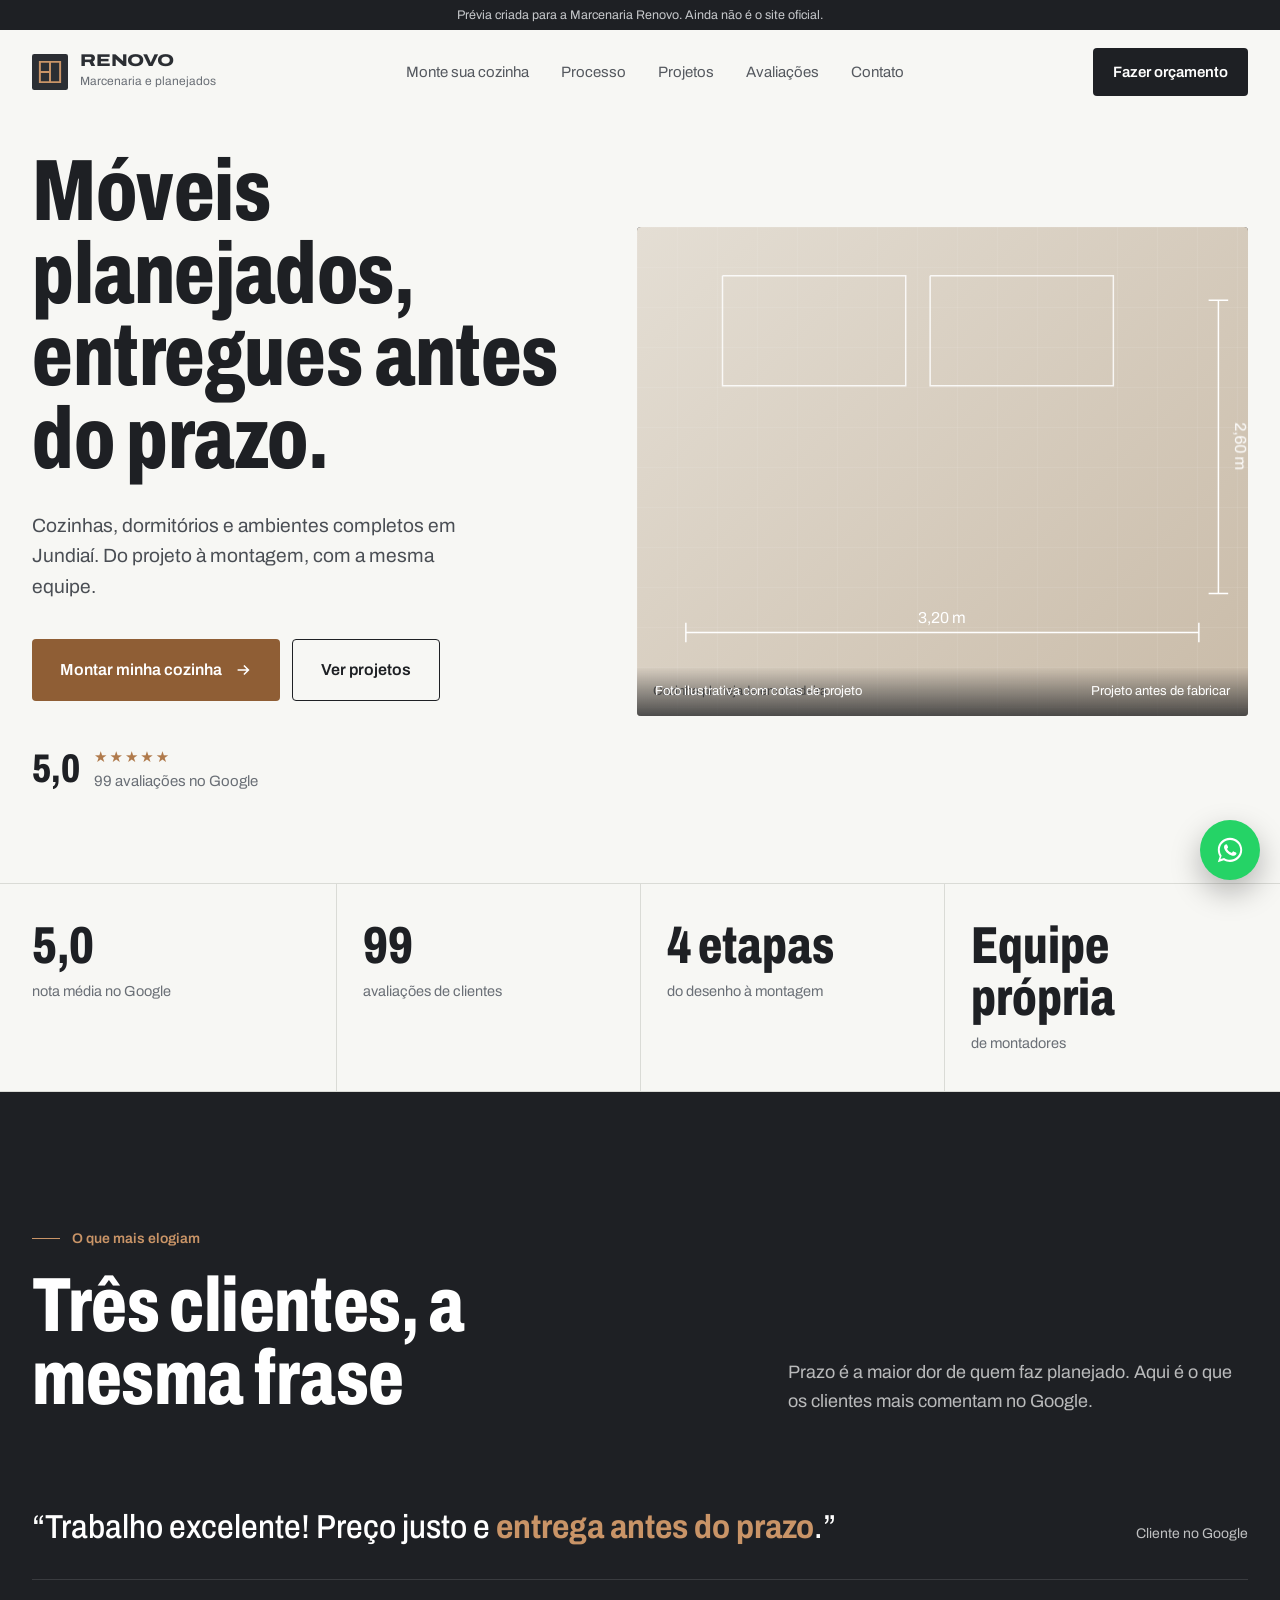
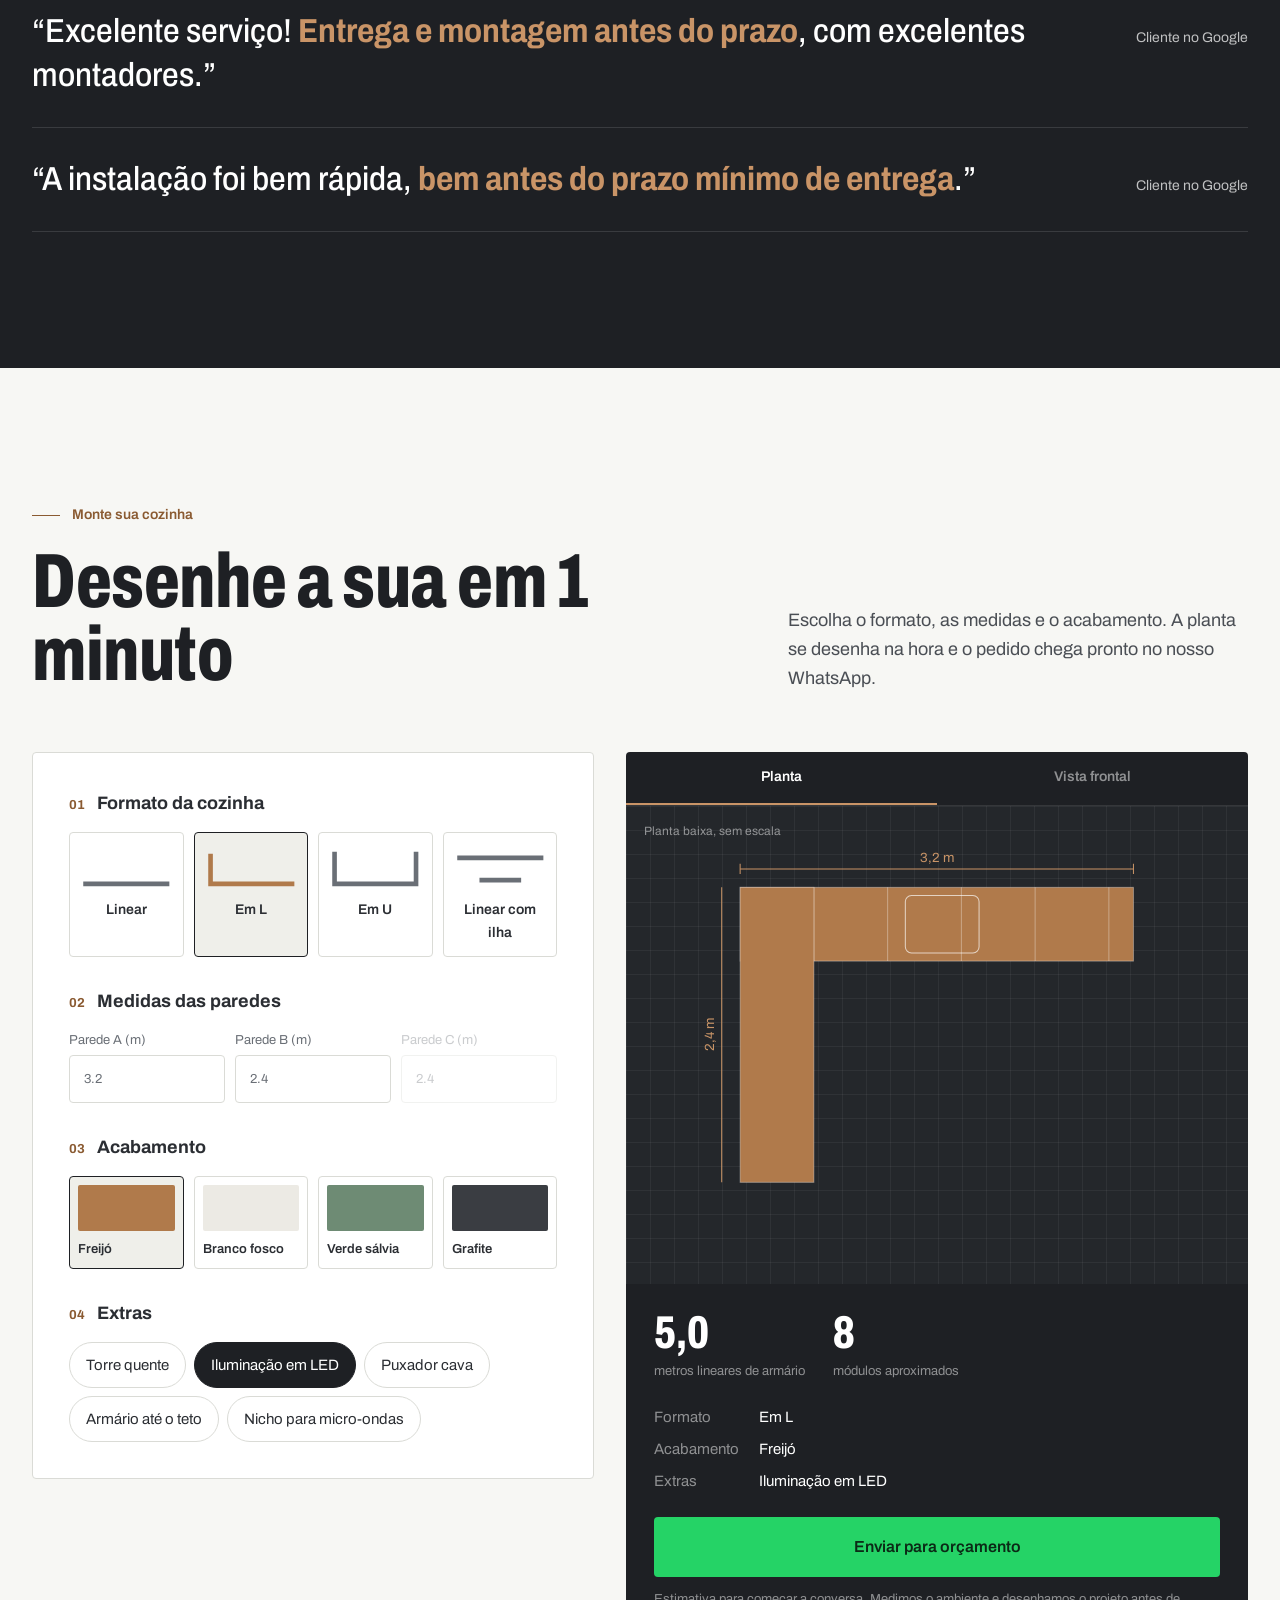
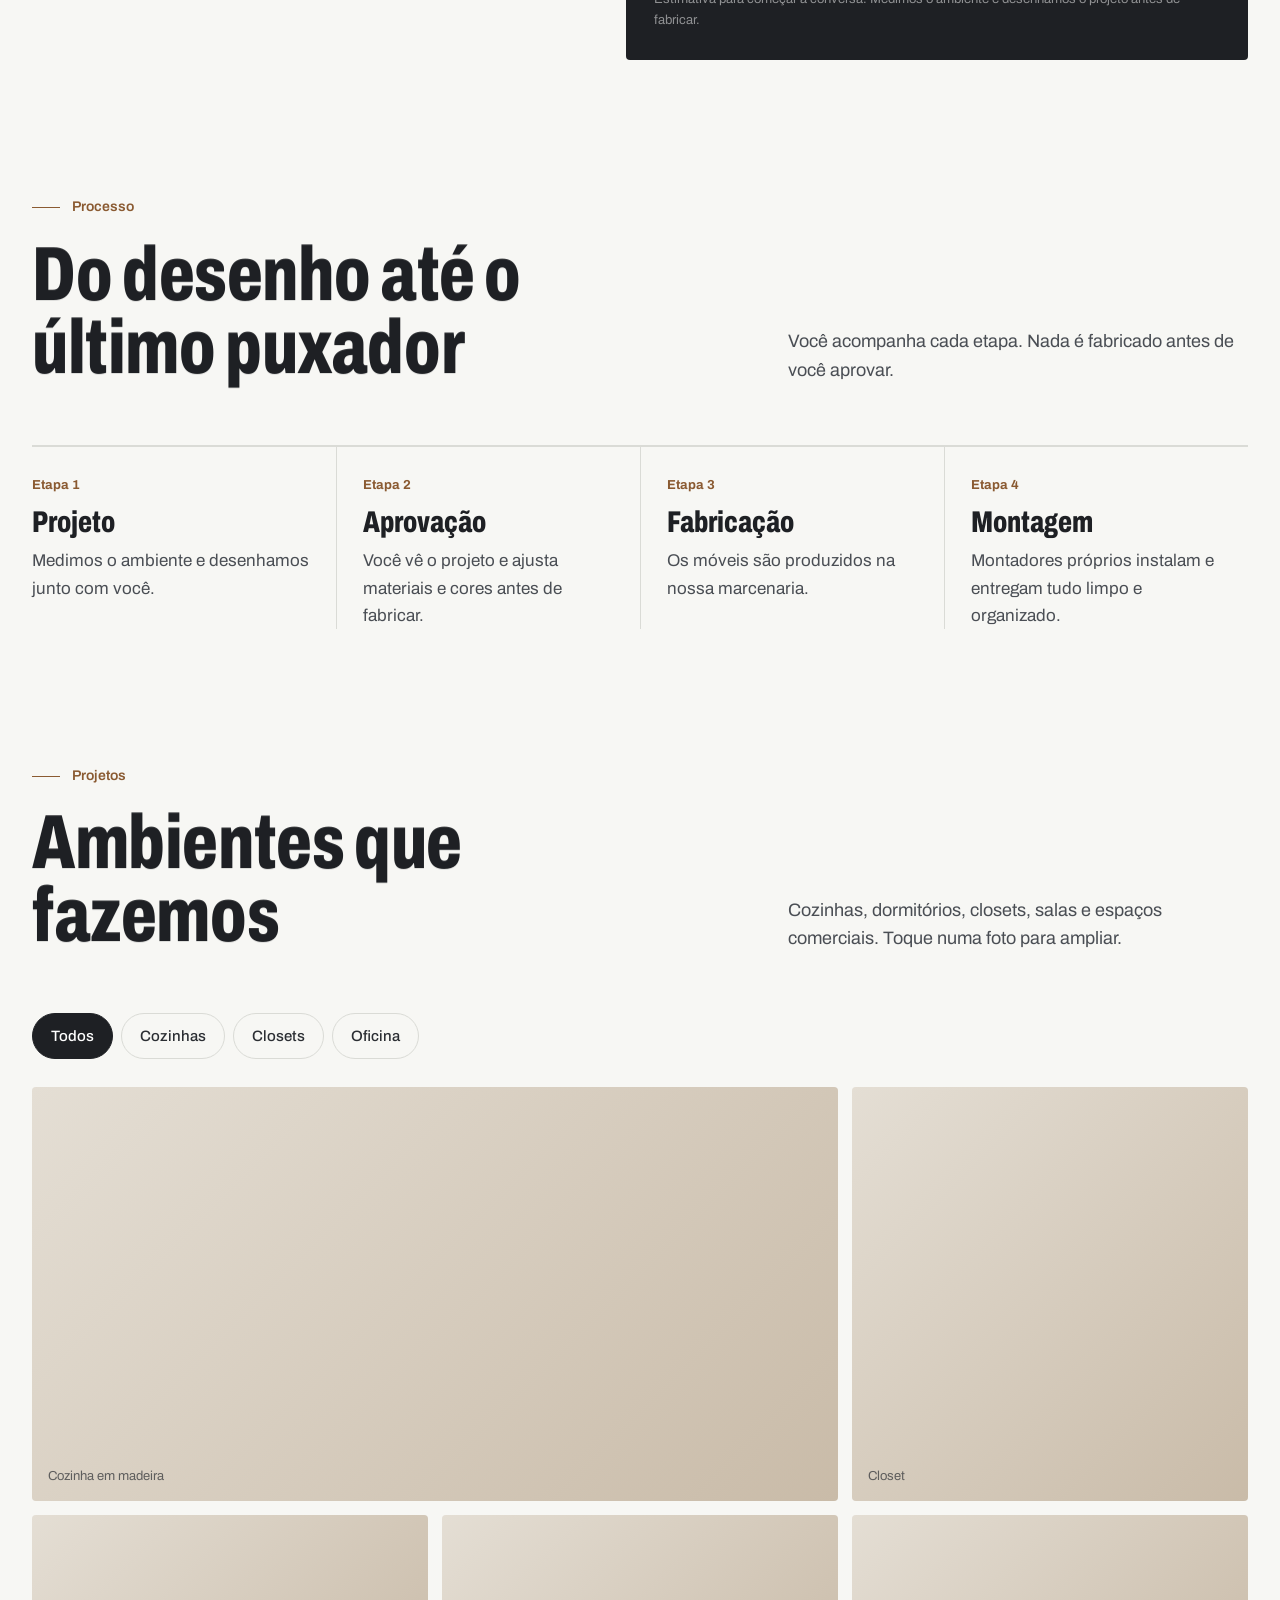
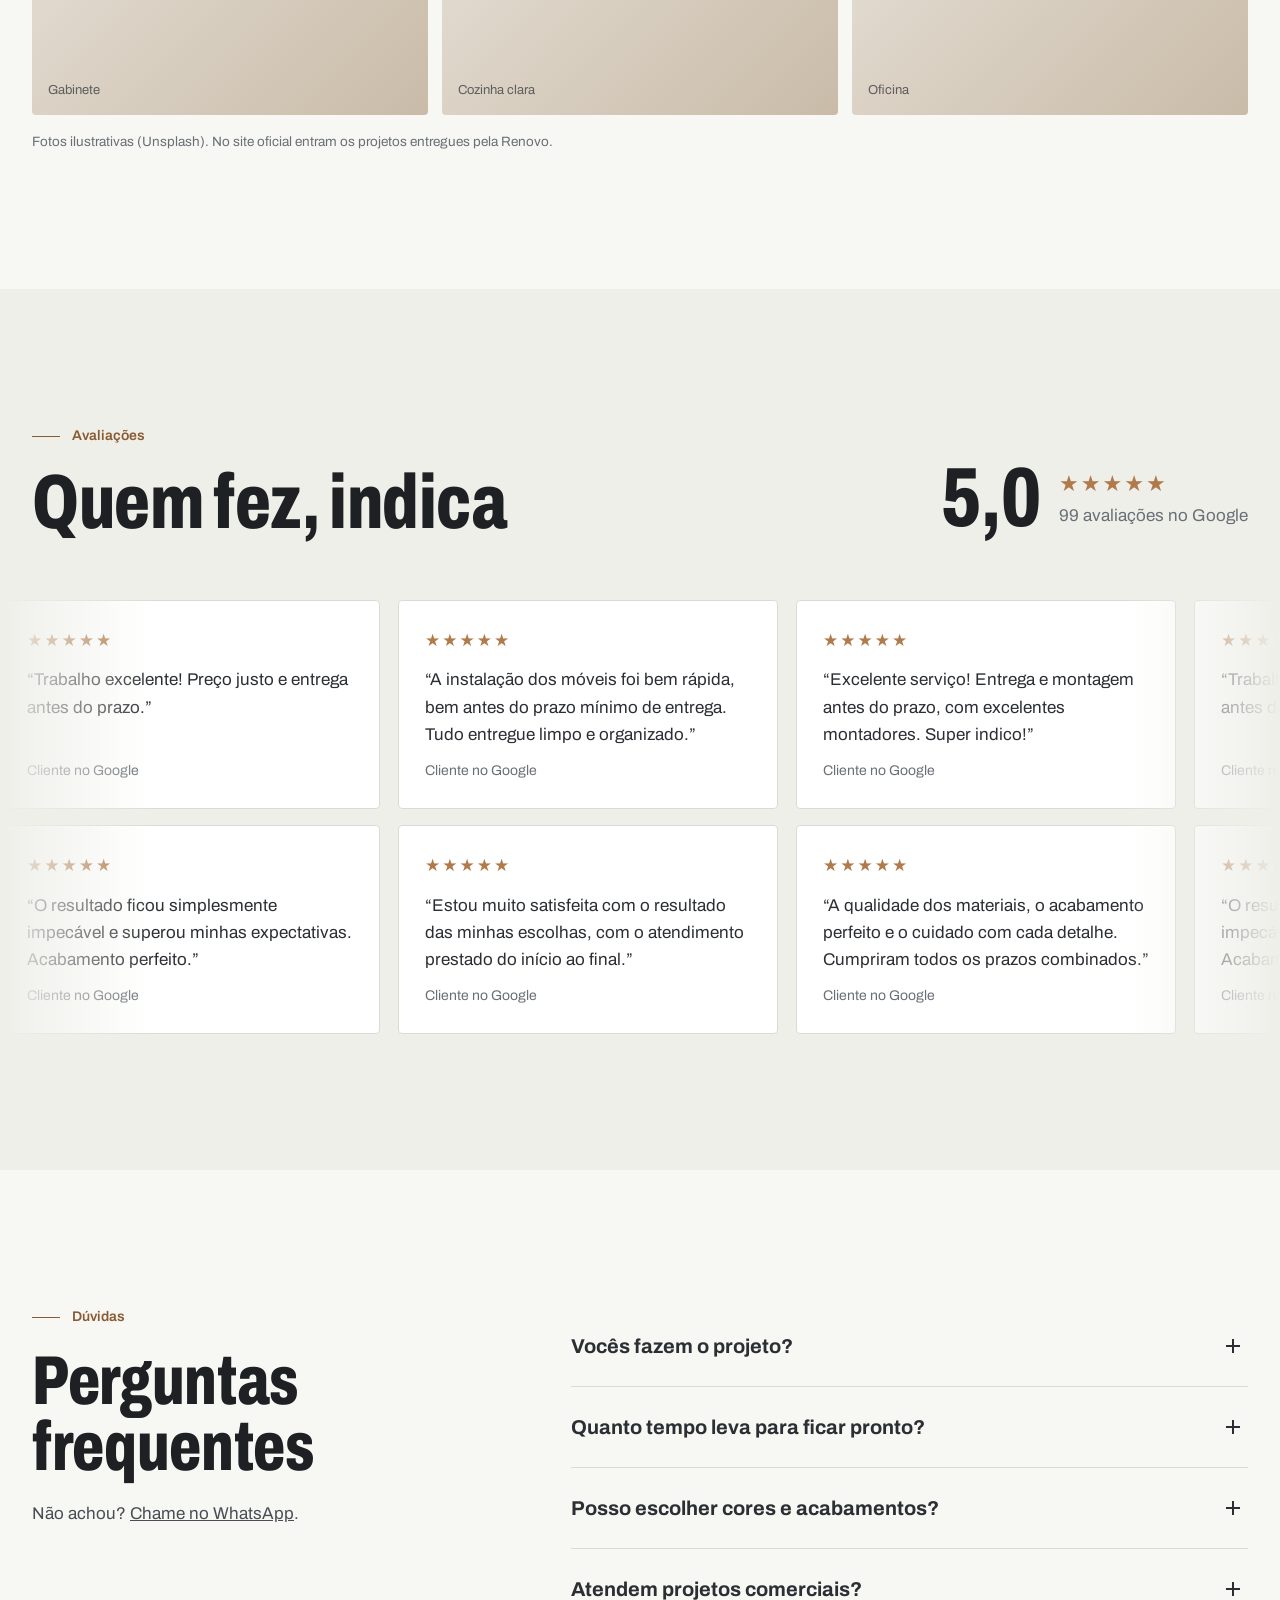
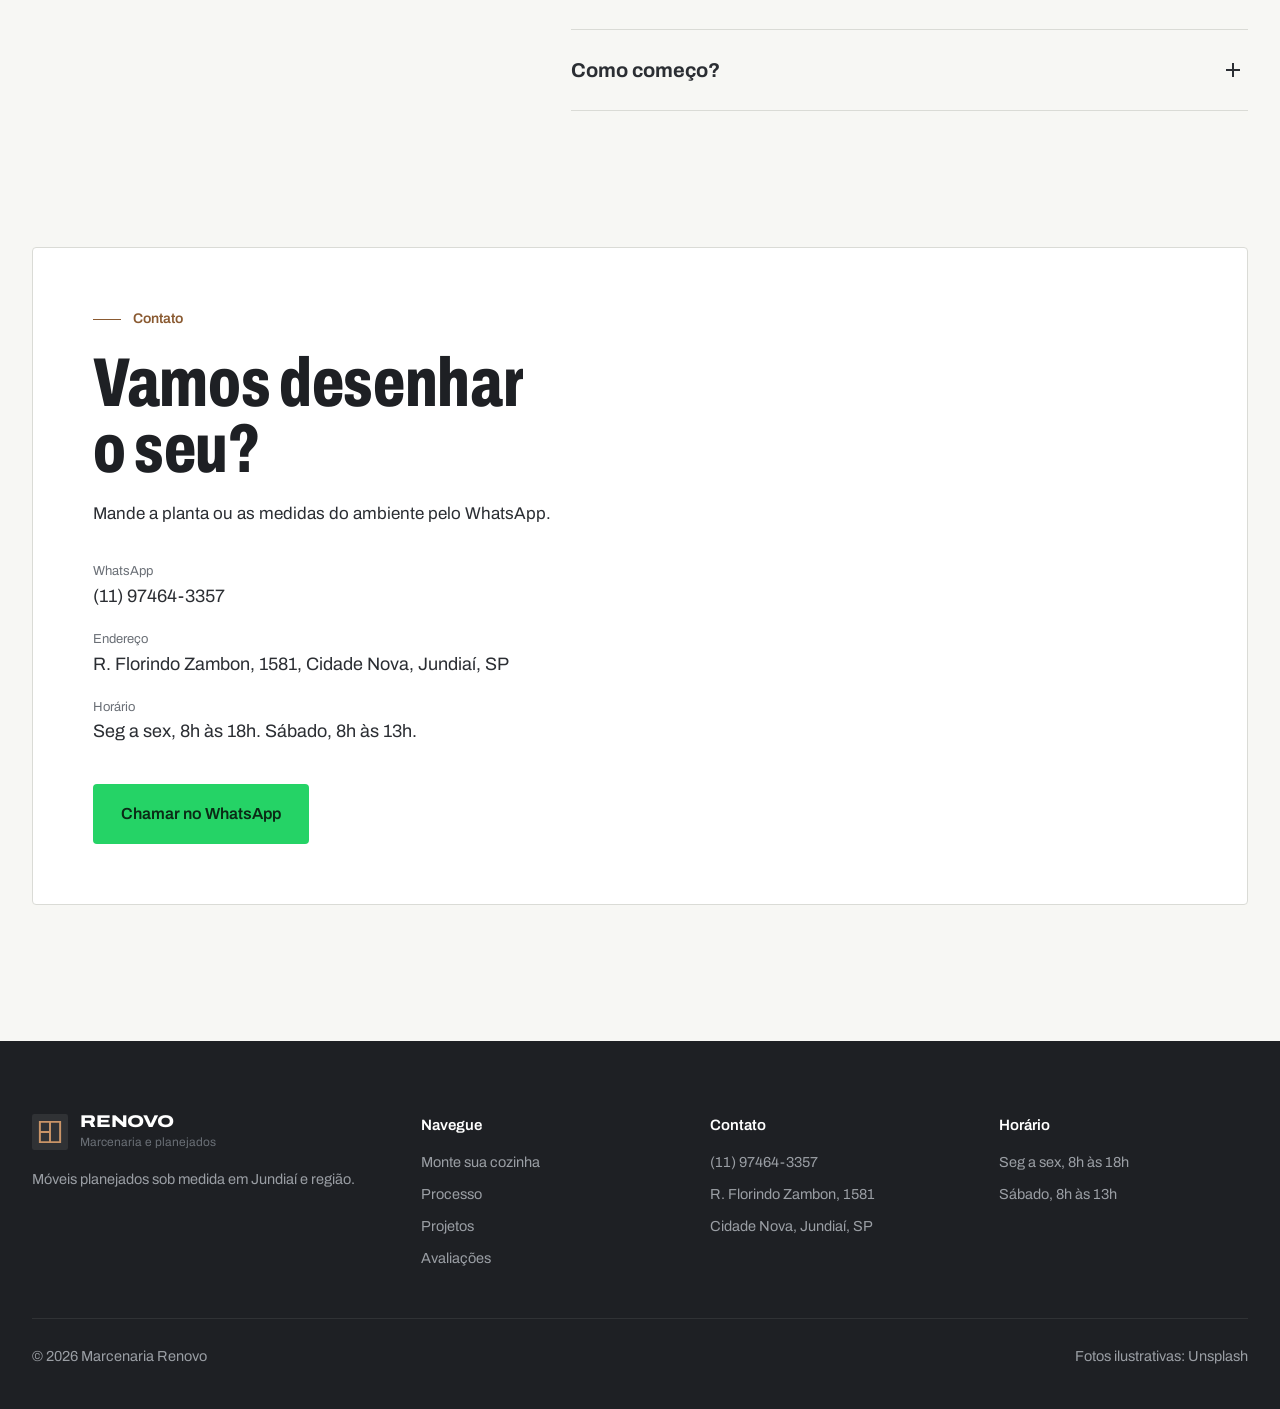
==== marcenaria-renovo/index.html @ 9656c568 "Adiciona demos: Monte Sagro, Atelier dos Estofados e Marcenaria Renovo Co-Authored-By: Claude Opus 5" ====
<!DOCTYPE html>
<html lang="pt-BR">
<head>
<meta charset="utf-8">
<meta name="viewport" content="width=device-width,initial-scale=1,viewport-fit=cover">
<meta name="robots" content="noindex, nofollow">
<title>Marcenaria Renovo | Móveis planejados em Jundiaí</title>
<meta name="description" content="Cozinhas, dormitórios, closets e ambientes completos sob medida em Jundiaí. Projeto, fabricação e montagem com entrega antes do prazo.">
<meta name="theme-color" content="#2B2E33">
<link rel="icon" href="favicon.svg" type="image/svg+xml">
<meta property="og:type" content="website"><meta property="og:locale" content="pt_BR">
<meta property="og:title" content="Marcenaria Renovo, móveis planejados em Jundiaí">
<meta property="og:description" content="Do desenho ao último puxador, entregue antes do prazo.">
<meta property="og:image" content="https://images.unsplash.com/photo-1649068533606-0e7ef6786214?auto=format&fit=crop&w=1200&h=630&q=80">
<link rel="preload" href="assets/fonts/archivo-latin-standard-normal.woff2" as="font" type="font/woff2" crossorigin>
<link rel="preconnect" href="https://images.unsplash.com">
<link rel="stylesheet" href="assets/base.css">
<script type="application/ld+json">
{"@context":"https://schema.org","@type":"FurnitureStore","name":"Marcenaria Renovo","description":"Móveis planejados sob medida: cozinhas, dormitórios, closets e ambientes comerciais.","telephone":"+55-11-97464-3357","address":{"@type":"PostalAddress","streetAddress":"R. Florindo Zambon, 1581","addressLocality":"Jundiaí","addressRegion":"SP","addressCountry":"BR"},"areaServed":"Jundiaí e região","openingHoursSpecification":[{"@type":"OpeningHoursSpecification","dayOfWeek":["Monday","Tuesday","Wednesday","Thursday","Friday"],"opens":"08:00","closes":"18:00"},{"@type":"OpeningHoursSpecification","dayOfWeek":"Saturday","opens":"08:00","closes":"13:00"}]}
</script>
<style>
@font-face{font-family:Archivo;src:url(assets/fonts/archivo-latin-standard-normal.woff2) format("woff2");font-weight:100 900;font-stretch:62% 125%;font-display:swap}
:root{
  --papel:#F7F7F4;--papel2:#EFEFEA;--grafite:#2B2E33;--carvao:#1E2024;--lapis:#6A6F76;--linha:#DADBD6;
  --freijo:#B07A4B;--freijo2:#C99467;--salvia:#6E8B74;--acab:#B07A4B;
  --foco:#B07A4B;--loader-bg:#F7F7F4;--loader-fg:#2B2E33;--aviso-h:30px;--fb1:#E4DED4;--fb2:#C9BBA8;
  --w:1280px;
}
body{font-family:Archivo,system-ui,sans-serif;font-size:17px;line-height:1.6;color:var(--grafite);background:var(--papel);font-stretch:100%}
.w{max-width:var(--w);margin:0 auto;padding:0 32px}
h1,h2,h3{font-weight:800;font-stretch:72%;line-height:.95;letter-spacing:-.005em;color:var(--carvao)}
.aviso-demo{background:var(--carvao);color:#C7C9CC}
.mono{font-stretch:100%;font-variant-numeric:tabular-nums}

.btn{display:inline-flex;align-items:center;gap:12px;background:var(--carvao);color:#fff;text-decoration:none;padding:17px 28px;border-radius:4px;font-weight:600;font-size:16px;transition:background .25s}
.btn:hover{background:#000}
.btn svg{width:18px;height:18px;transition:transform .25s}.btn:hover svg{transform:translateX(3px)}
.btn.madeira{background:#8F5E35;color:#fff}.btn.madeira:hover{background:#7A4F2C}
.btn.linha{background:transparent;border:1.5px solid var(--carvao);color:var(--carvao)}.btn.linha:hover{background:var(--carvao);color:#fff}
.btn.zap{background:#25D366;color:#0B2A16}.btn.zap:hover{background:#30E073}

/* topo */
.topo .w{display:flex;align-items:center;justify-content:space-between;height:84px;gap:24px;transition:height .3s}
.topo.rolou{background:rgba(247,247,244,.92);backdrop-filter:blur(12px);box-shadow:0 1px 0 var(--linha)}
.topo.rolou .w{height:68px}
.marca{display:flex;align-items:center;gap:12px;text-decoration:none}
.marca svg{width:36px;height:36px}
.marca b{font-weight:800;font-stretch:125%;font-size:17px;letter-spacing:-.01em;display:block;line-height:1}
.marca small{display:block;font-size:12px;color:var(--lapis);margin-top:3px}
.nav-d{display:flex;gap:32px;font-size:15px}
.nav-d a{text-decoration:none;color:#55595F}.nav-d a:hover{color:var(--carvao)}
.topo .btn{padding:12px 20px;font-size:15px}
.menu-mob{background:var(--papel)}
.menu-mob a{font-weight:800;font-stretch:72%}
.menu-mob .btn{margin-top:26px;align-self:flex-start;font-stretch:100%;font-size:17px}

/* hero */
.hero{padding:150px 0 90px}
.hero .w{display:grid;grid-template-columns:1fr 1.12fr;gap:60px;align-items:center}
.hero h1{font-size:clamp(54px,6.8vw,106px)}
.hero .lead{font-size:clamp(18px,1.5vw,21px);max-width:440px;margin:30px 0 36px;color:#4A4E54}
.acoes{display:flex;gap:12px;flex-wrap:wrap}
.selo{display:flex;align-items:center;gap:14px;margin-top:44px;font-size:15px;color:var(--lapis)}
.selo b{font-size:40px;font-weight:800;font-stretch:72%;color:var(--carvao);line-height:1}
.estrelas{color:var(--freijo);letter-spacing:2px}
.prancha{position:relative;aspect-ratio:5/4;border-radius:4px;overflow:hidden;background:var(--carvao)}
.prancha img,.prancha .img-fb{width:100%;height:100%;object-fit:cover}
.prancha svg.cota{position:absolute;inset:0;width:100%;height:100%;z-index:2;pointer-events:none}
.prancha .grade{position:absolute;inset:0;z-index:1;background-image:linear-gradient(#ffffff14 1px,transparent 1px),linear-gradient(90deg,#ffffff14 1px,transparent 1px);background-size:40px 40px;mix-blend-mode:overlay}
.prancha figcaption{position:absolute;left:0;right:0;bottom:0;z-index:3;display:flex;justify-content:space-between;padding:14px 18px;font-size:13px;color:#fff;background:linear-gradient(0deg,rgba(30,32,36,.75),transparent)}
.traco{stroke-dasharray:2000;stroke-dashoffset:2000;animation:desenha 2.6s .6s cubic-bezier(.4,.1,.2,1) forwards}
.rot-c{opacity:0;animation:aparece .6s 2.4s forwards}
@keyframes desenha{to{stroke-dashoffset:0}}@keyframes aparece{to{opacity:1}}

/* números */
.numeros{border-top:1px solid var(--linha);border-bottom:1px solid var(--linha)}
.numeros .w{display:grid;grid-template-columns:repeat(4,1fr)}
.numeros .w>div{padding:36px 26px;border-left:1px solid var(--linha)}
.numeros .w>div:first-child{border-left:0;padding-left:0}
.numeros strong{display:block;font-size:52px;font-weight:800;font-stretch:72%;line-height:1;color:var(--carvao)}
.numeros span{display:block;margin-top:8px;font-size:14.5px;color:var(--lapis)}

section{padding:136px 0}
.cab{display:grid;grid-template-columns:1.15fr 1fr;gap:48px;align-items:end;margin-bottom:60px}
.cab h2{font-size:clamp(44px,6vw,88px)}
.cab p{max-width:460px;justify-self:end;font-size:18px;color:#4A4E54}
.rot{display:flex;align-items:center;gap:12px;font-size:14px;font-weight:600;color:#8A5A31;margin-bottom:20px}
.rot::before{content:"";width:28px;height:1px;background:currentColor}

/* frase */
.frase{background:var(--carvao);color:#fff}
.frase h2{color:#fff}
.frase ul{list-style:none}
.frase li{display:grid;grid-template-columns:1fr auto;gap:32px;align-items:baseline;padding:30px 0;border-bottom:1px solid #ffffff1f;font-size:clamp(22px,2.6vw,34px);font-weight:500;line-height:1.3;font-stretch:87%}
.frase li small{font-size:14px;color:#ffffffb8;font-stretch:100%;font-weight:400}
.frase mark{background:none;color:var(--freijo2);font-weight:700}

/* montador */
.mont{display:grid;grid-template-columns:.95fr 1.05fr;gap:32px;align-items:start}
.form{background:#fff;border:1px solid var(--linha);border-radius:4px;padding:36px}
.passo{margin-bottom:30px}
.passo legend,.passo>label{display:flex;gap:12px;align-items:baseline;font-weight:700;font-size:18px;margin-bottom:14px}
.passo legend i,.passo>label i{font-style:normal;font-size:13px;color:#8A5A31;font-weight:700}
fieldset{border:0}
.formatos{display:grid;grid-template-columns:repeat(4,1fr);gap:10px}
.formatos input,.op input{position:absolute;opacity:0;pointer-events:none}
.formatos label{border:1.5px solid var(--linha);border-radius:4px;padding:14px 10px 12px;text-align:center;cursor:pointer;font-size:14px;font-weight:600;transition:all .2s}
.formatos label svg{width:100%;height:44px;margin-bottom:8px}
.formatos label svg path{fill:none;stroke:var(--lapis);stroke-width:5;stroke-linecap:square}
.formatos input:checked+label{border-color:var(--carvao);background:var(--papel2)}
.formatos input:checked+label svg path{stroke:var(--freijo)}
.formatos input:focus-visible+label,.op input:focus-visible+label{outline:3px solid var(--freijo);outline-offset:2px}
.medidas{display:grid;grid-template-columns:repeat(3,1fr);gap:10px}
.medidas label{font-size:13px;color:var(--lapis)}
.medidas input{width:100%;padding:13px 14px;border:1.5px solid var(--linha);border-radius:4px;margin-top:4px;font-variant-numeric:tabular-nums}
.medidas .off{opacity:.35;pointer-events:none}
.acabs{display:grid;grid-template-columns:repeat(4,1fr);gap:10px}
.acab{border:1.5px solid var(--linha);border-radius:4px;padding:8px;text-align:left;font-size:13px;font-weight:600}
.acab i{display:block;height:46px;border-radius:2px;margin-bottom:8px;background:var(--c)}
.acab[aria-pressed="true"]{border-color:var(--carvao);background:var(--papel2)}
.op{display:flex;flex-wrap:wrap;gap:8px}
.op label{padding:10px 16px;border:1.5px solid var(--linha);border-radius:999px;cursor:pointer;font-size:15px;transition:all .2s}
.op input:checked+label{background:var(--carvao);border-color:var(--carvao);color:#fff}
.planta{position:sticky;top:96px;background:var(--carvao);color:#fff;border-radius:4px;overflow:hidden}
.planta .tela{position:relative;background:#24272B;background-image:linear-gradient(#ffffff0d 1px,transparent 1px),linear-gradient(90deg,#ffffff0d 1px,transparent 1px);background-size:24px 24px;padding:24px}
.planta .tela svg{width:100%;height:auto}
.planta .tela .tag{position:absolute;top:16px;left:18px;font-size:12px;color:#ffffff80}
.planta .vista{display:grid;grid-template-columns:repeat(2,1fr);border-bottom:1px solid #ffffff1a}
.planta .vista button{padding:14px;font-size:14px;font-weight:600;color:#ffffff80;border-bottom:2px solid transparent}
.planta .vista button[aria-pressed="true"]{color:#fff;border-bottom-color:var(--freijo2)}
.planta .dados{padding:26px 28px 30px}
.planta .met{display:flex;gap:28px;margin-bottom:22px}
.planta .met div b{display:block;font-size:46px;font-weight:800;font-stretch:72%;line-height:1}
.planta .met div span{font-size:13px;color:#ffffff80}
.planta dl{display:grid;grid-template-columns:auto 1fr;gap:8px 20px;font-size:15px;margin-bottom:24px}
.planta dt{color:#ffffff80}
.planta .btn{width:100%;justify-content:center}
.planta .obs{font-size:13px;color:#ffffff80;margin-top:12px}

/* processo */
.linha-t{position:relative;display:grid;grid-template-columns:repeat(4,1fr);gap:0;counter-reset:e;list-style:none}
.linha-t::before{content:"";position:absolute;top:0;left:0;right:0;height:2px;background:var(--linha)}
.linha-t .prog{position:absolute;top:0;left:0;height:2px;width:100%;background:var(--freijo);transform-origin:left;transform:scaleX(0);z-index:1}
.linha-t li{counter-increment:e;padding:30px 26px 0 0}
.linha-t li+li{padding-left:26px;border-left:1px solid var(--linha)}
.linha-t li::before{content:"Etapa " counter(e);display:block;font-size:13px;font-weight:700;color:#8A5A31;margin-bottom:12px}
.linha-t strong{display:block;font-size:30px;font-weight:800;font-stretch:72%;line-height:1;margin-bottom:10px;color:var(--carvao)}
.linha-t p{color:#4A4E54}

/* galeria */
.filtros{display:flex;gap:8px;flex-wrap:wrap;margin-bottom:28px}
.filtros button{padding:10px 18px;border-radius:999px;border:1.5px solid var(--linha);font-size:15px;font-weight:500}
.filtros button[aria-pressed="true"]{background:var(--carvao);border-color:var(--carvao);color:#fff}
.gal{display:grid;grid-template-columns:repeat(6,1fr);grid-auto-rows:200px;gap:14px;grid-auto-flow:dense}
.gal a{position:relative;overflow:hidden;border-radius:4px;display:block;background:var(--papel2)}
.gal a img,.gal a .img-fb{width:100%;height:100%;object-fit:cover;transition:transform 1.2s cubic-bezier(.2,.7,.2,1)}
.gal a:hover img{transform:scale(1.05)}
.gal a span{position:absolute;left:0;right:0;bottom:0;padding:14px 16px;color:#fff;font-size:14px;background:linear-gradient(0deg,rgba(30,32,36,.7),transparent);opacity:0;transition:opacity .3s}
.gal a:hover span,.gal a:focus-visible span{opacity:1}
.ga{grid-column:span 4;grid-row:span 2}.gb{grid-column:span 2;grid-row:span 2}.gc{grid-column:span 2}.gd{grid-column:span 2}.ge{grid-column:span 2}
.nota-foto{font-size:13.5px;color:var(--lapis);margin-top:16px}

/* avaliações */
.aval{background:var(--papel2);overflow:hidden}
.g-sel{display:flex;align-items:center;gap:18px;justify-self:end}
.g-sel b{font-size:84px;font-weight:800;font-stretch:72%;line-height:1;color:var(--carvao)}
.marq{display:grid;gap:16px}
.marq-t figure{width:380px;flex:none;background:#fff;border:1px solid var(--linha);border-radius:4px;padding:26px;display:flex;flex-direction:column;gap:12px}
.marq-t figcaption{margin-top:auto;font-size:14px;color:var(--lapis)}

/* faq + contato */
.faq{display:grid;grid-template-columns:1fr 1.5fr;gap:88px}
.faq h2{font-size:clamp(44px,5.4vw,76px)}
details.p summary{font-weight:700;font-size:20px}
details.p .r{color:#4A4E54}
.contato{display:grid;grid-template-columns:1fr 1.1fr;border:1px solid var(--linha);border-radius:4px;overflow:hidden;background:#fff}
.contato .txt{padding:60px}
.contato h2{font-size:clamp(44px,5.4vw,80px);margin-bottom:18px}
.contato dl{margin:34px 0 38px;display:grid;gap:18px}
.contato dt{font-size:13px;color:var(--lapis)}
.contato dd{font-size:18px}
.contato iframe{width:100%;height:100%;min-height:540px;border:0;filter:grayscale(.8)}
footer{background:var(--carvao);color:#9A9EA4;padding:72px 0 40px;margin-top:136px;font-size:14.5px}
footer .top{display:grid;grid-template-columns:1.4fr 1fr 1fr 1fr;gap:40px;padding-bottom:48px;border-bottom:1px solid #ffffff14}
footer .fh{font-weight:600;color:#fff;font-size:15px;margin-bottom:14px}
footer ul{list-style:none;display:grid;gap:9px}
footer a{text-decoration:none}footer a:hover{color:#fff}
footer .marca{color:#fff;margin-bottom:16px}
footer .base{display:flex;justify-content:space-between;gap:20px;padding-top:26px;flex-wrap:wrap}

@media(max-width:1060px){
  .hero .w,.cab,.mont,.faq,.contato{grid-template-columns:1fr}
  .cab p,.g-sel{justify-self:start}
  .numeros .w{grid-template-columns:1fr 1fr}.numeros .w>div:nth-child(3){border-left:0;padding-left:0}
  .planta{position:static}
  .linha-t{grid-template-columns:1fr 1fr;row-gap:36px}.linha-t li:nth-child(3){border-left:0;padding-left:0}
  .frase li{grid-template-columns:1fr;gap:8px}
  .gal{grid-template-columns:1fr 1fr}.ga{grid-column:span 2}.gb,.gc,.gd,.ge{grid-column:span 1;grid-row:span 1}
  footer .top{grid-template-columns:1fr 1fr}
  .contato .txt{padding:40px 30px}
}
@media(max-width:680px){
  body{font-size:16px}.w{padding:0 22px}
  section{padding:92px 0}
  .hero{padding-top:120px}
  .form{padding:24px}
  .formatos,.acabs{grid-template-columns:1fr 1fr}
  .medidas{grid-template-columns:1fr 1fr 1fr}
  .linha-t{grid-template-columns:1fr}.linha-t li{border-left:0!important;padding-left:0!important}
  .marq-t figure{width:300px}
  footer .top{grid-template-columns:1fr}
}
</style>
</head>
<body>
<a class="pular" href="#conteudo">Pular para o conteúdo</a>
<div class="aviso-demo">Prévia criada para a Marcenaria Renovo. Ainda não é o site oficial.</div>
<div id="loader" aria-hidden="true"><div class="marca-load"><svg width="64" height="64" viewBox="0 0 64 64"><path d="M10 10h44v44H10z" fill="none" stroke="#B07A4B" stroke-width="3"/><path d="M32 10v44M10 32h22" stroke="#B07A4B" stroke-width="3"/></svg><div class="barra-load"></div></div></div>

<header class="topo">
  <div class="w">
    <a class="marca" href="#topo"><svg viewBox="0 0 64 64" aria-hidden="true"><rect width="64" height="64" rx="4" fill="#2B2E33"/><path d="M14 14h36v36H14z" fill="none" stroke="#C99467" stroke-width="3.5"/><path d="M32 14v36M14 32h18" stroke="#C99467" stroke-width="3.5"/></svg><span><b>RENOVO</b><small>Marcenaria e planejados</small></span></a>
    <nav class="nav-d" aria-label="Principal"><a href="#montador">Monte sua cozinha</a><a href="#processo">Processo</a><a href="#projetos">Projetos</a><a href="#avaliacoes">Avaliações</a><a href="#contato">Contato</a></nav>
    <a class="btn nav-d" href="#montador">Fazer orçamento</a>
    <button class="btn-menu" aria-label="Abrir menu" aria-expanded="false"><span></span><span></span><span></span></button>
  </div>
</header>
<nav class="menu-mob" aria-label="Menu"><a href="#montador">Monte sua cozinha</a><a href="#processo">Processo</a><a href="#projetos">Projetos</a><a href="#avaliacoes">Avaliações</a><a href="#contato">Contato</a><a class="btn zap" href="https://wa.me/5511974643357" target="_blank" rel="noopener">Chamar no WhatsApp</a></nav>

<main id="conteudo">
<section class="hero" id="topo" data-hero>
  <div class="w">
    <div>
      <h1 data-split>Móveis planejados, entregues antes do prazo.</h1>
      <p class="lead" data-hero-fade>Cozinhas, dormitórios e ambientes completos em Jundiaí. Do projeto à montagem, com a mesma equipe.</p>
      <div class="acoes" data-hero-fade>
        <a class="btn madeira" href="#montador">Montar minha cozinha <svg viewBox="0 0 20 20" fill="none" stroke="currentColor" stroke-width="1.8"><path d="M4 10h12M11 5l5 5-5 5"/></svg></a>
        <a class="btn linha" href="#projetos">Ver projetos</a>
      </div>
      <div class="selo" data-hero-fade><b>5,0</b><div><div class="estrelas">★★★★★</div>99 avaliações no Google</div></div>
    </div>
    <figure class="prancha" data-hero-fade>
      <img data-hero-img data-fb="Cozinha planejada em madeira" fetchpriority="high" alt="Cozinha planejada com armários de madeira" src="https://images.unsplash.com/photo-1649068533606-0e7ef6786214?auto=format&fit=crop&w=1500&q=80" srcset="https://images.unsplash.com/photo-1649068533606-0e7ef6786214?auto=format&fit=crop&w=800&q=75 800w,https://images.unsplash.com/photo-1649068533606-0e7ef6786214?auto=format&fit=crop&w=1500&q=80 1500w" sizes="(max-width:1060px) 100vw, 55vw">
      <div class="grade" aria-hidden="true"></div>
      <svg class="cota" viewBox="0 0 500 400" preserveAspectRatio="none" aria-hidden="true" fill="none" stroke="#fff" stroke-width="1.2">
        <path class="traco" d="M40 332H460M40 324v16M460 324v16"/>
        <path class="traco" d="M476 60V300M468 60h16M468 300h16"/>
        <path class="traco" d="M70 40h150v90H70zM240 40h150v90H240z" stroke-dasharray="6 6" opacity=".85"/>
        <g class="rot-c" fill="#fff" stroke="none" font-family="Archivo,sans-serif" font-size="13"><text x="250" y="324" text-anchor="middle">3,20 m</text><text x="490" y="180" transform="rotate(90 490 180)" text-anchor="middle">2,60 m</text></g>
      </svg>
      <figcaption><span>Foto ilustrativa com cotas de projeto</span><span>Projeto antes de fabricar</span></figcaption>
    </figure>
  </div>
</section>

<div class="numeros">
  <div class="w">
    <div><strong data-count="5.0">5,0</strong><span>nota média no Google</span></div>
    <div><strong data-count="99">99</strong><span>avaliações de clientes</span></div>
    <div><strong>4 etapas</strong><span>do desenho à montagem</span></div>
    <div><strong>Equipe própria</strong><span>de montadores</span></div>
  </div>
</div>

<section class="frase">
  <div class="w">
    <div class="cab"><div><span class="rot" data-reveal style="color:var(--freijo2)">O que mais elogiam</span><h2 data-split>Três clientes, a mesma frase</h2></div><p data-reveal style="color:#ffffffb0">Prazo é a maior dor de quem faz planejado. Aqui é o que os clientes mais comentam no Google.</p></div>
    <ul>
      <li data-reveal><span>“Trabalho excelente! Preço justo e <mark>entrega antes do prazo</mark>.”</span><small>Cliente no Google</small></li>
      <li data-reveal><span>“Excelente serviço! <mark>Entrega e montagem antes do prazo</mark>, com excelentes montadores.”</span><small>Cliente no Google</small></li>
      <li data-reveal><span>“A instalação foi bem rápida, <mark>bem antes do prazo mínimo de entrega</mark>.”</span><small>Cliente no Google</small></li>
    </ul>
  </div>
</section>

<section id="montador">
  <div class="w">
    <div class="cab"><div><span class="rot" data-reveal>Monte sua cozinha</span><h2 data-split>Desenhe a sua em 1 minuto</h2></div><p data-reveal>Escolha o formato, as medidas e o acabamento. A planta se desenha na hora e o pedido chega pronto no nosso WhatsApp.</p></div>
    <div class="mont">
      <form class="form" id="form" onsubmit="return false" data-reveal>
        <fieldset class="passo"><legend><i>01</i>Formato da cozinha</legend>
          <div class="formatos" id="formatos"></div>
        </fieldset>
        <div class="passo"><label><i>02</i>Medidas das paredes</label>
          <div class="medidas">
            <label id="lA">Parede A (m)<input id="mA" type="number" min="1" max="8" step="0.1" value="3.2" inputmode="decimal"></label>
            <label id="lB">Parede B (m)<input id="mB" type="number" min="1" max="8" step="0.1" value="2.4" inputmode="decimal"></label>
            <label id="lC">Parede C (m)<input id="mC" type="number" min="1" max="8" step="0.1" value="2.4" inputmode="decimal"></label>
          </div>
        </div>
        <fieldset class="passo"><legend><i>03</i>Acabamento</legend><div class="acabs" id="acabs" role="group" aria-label="Escolher acabamento"></div></fieldset>
        <fieldset class="passo" style="margin:0"><legend><i>04</i>Extras</legend><div class="op" id="extras"></div></fieldset>
      </form>
      <aside class="planta" data-reveal aria-live="polite">
        <div class="vista" role="group" aria-label="Vista"><button type="button" aria-pressed="true" data-v="planta">Planta</button><button type="button" aria-pressed="false" data-v="frente">Vista frontal</button></div>
        <div class="tela"><span class="tag" id="tagVista">Planta baixa, sem escala</span><div id="desenho"></div></div>
        <div class="dados">
          <div class="met"><div><b id="rMl">0</b><span>metros lineares de armário</span></div><div><b id="rMod">0</b><span>módulos aproximados</span></div></div>
          <dl><dt>Formato</dt><dd id="rFormato"></dd><dt>Acabamento</dt><dd id="rAcab"></dd><dt>Extras</dt><dd id="rExtras"></dd></dl>
          <a class="btn zap" id="enviar" target="_blank" rel="noopener" href="#">Enviar para orçamento</a>
          <p class="obs">Estimativa para começar a conversa. Medimos o ambiente e desenhamos o projeto antes de fabricar.</p>
        </div>
      </aside>
    </div>
  </div>
</section>

<section id="processo" style="padding-top:0">
  <div class="w">
    <div class="cab"><div><span class="rot" data-reveal>Processo</span><h2 data-split>Do desenho até o último puxador</h2></div><p data-reveal>Você acompanha cada etapa. Nada é fabricado antes de você aprovar.</p></div>
    <ol class="linha-t" id="linhaT">
      <span class="prog" id="prog" aria-hidden="true"></span>
      <li data-reveal><strong>Projeto</strong><p>Medimos o ambiente e desenhamos junto com você.</p></li>
      <li data-reveal><strong>Aprovação</strong><p>Você vê o projeto e ajusta materiais e cores antes de fabricar.</p></li>
      <li data-reveal><strong>Fabricação</strong><p>Os móveis são produzidos na nossa marcenaria.</p></li>
      <li data-reveal><strong>Montagem</strong><p>Montadores próprios instalam e entregam tudo limpo e organizado.</p></li>
    </ol>
  </div>
</section>

<section id="projetos" style="padding-top:0">
  <div class="w">
    <div class="cab"><div><span class="rot" data-reveal>Projetos</span><h2 data-split>Ambientes que fazemos</h2></div><p data-reveal>Cozinhas, dormitórios, closets, salas e espaços comerciais. Toque numa foto para ampliar.</p></div>
    <div class="filtros" data-filtros="#gal" role="group" aria-label="Filtrar projetos"><button data-f="todos" aria-pressed="true">Todos</button><button data-f="cozinha" aria-pressed="false">Cozinhas</button><button data-f="closet" aria-pressed="false">Closets</button><button data-f="oficina" aria-pressed="false">Oficina</button></div>
    <div class="gal" id="gal">
      <a class="ga" href="#" data-lb="p" data-cat="cozinha" data-legenda="Cozinha em madeira" data-full="https://images.unsplash.com/photo-1649068533606-0e7ef6786214?auto=format&fit=crop&w=2000&q=85"><img loading="lazy" data-fb="Cozinha em madeira" alt="Cozinha planejada com armários em madeira" src="https://images.unsplash.com/photo-1649068533606-0e7ef6786214?auto=format&fit=crop&w=1200&q=75"><span>Cozinha em madeira</span></a>
      <a class="gb" href="#" data-lb="p" data-cat="closet" data-legenda="Closet em madeira com iluminação" data-full="https://images.unsplash.com/photo-1718939045285-b67f9e9f9f8b?auto=format&fit=crop&w=1800&q=85"><img loading="lazy" data-fb="Closet" alt="Closet de madeira com iluminação suave" src="https://images.unsplash.com/photo-1718939045285-b67f9e9f9f8b?auto=format&fit=crop&w=700&q=75"><span>Closet com iluminação</span></a>
      <a class="gc" href="#" data-lb="p" data-cat="cozinha" data-legenda="Gabinete de pia" data-full="https://images.unsplash.com/photo-1589268395705-ecd1dca58cb9?auto=format&fit=crop&w=1800&q=85"><img loading="lazy" data-fb="Gabinete" alt="Gabinete de madeira com pia" src="https://images.unsplash.com/photo-1589268395705-ecd1dca58cb9?auto=format&fit=crop&w=700&q=75"><span>Gabinete de pia</span></a>
      <a class="gd" href="#" data-lb="p" data-cat="cozinha" data-legenda="Cozinha clara com madeira" data-full="https://images.unsplash.com/photo-1588796460718-f457ad1e1a1f?auto=format&fit=crop&w=1800&q=85"><img loading="lazy" data-fb="Cozinha clara" alt="Cozinha com armários brancos e detalhes em madeira" src="https://images.unsplash.com/photo-1588796460718-f457ad1e1a1f?auto=format&fit=crop&w=700&q=75"><span>Cozinha clara com madeira</span></a>
      <a class="ge" href="#" data-lb="p" data-cat="oficina" data-legenda="Ferramentas da marcenaria" data-full="https://images.unsplash.com/photo-1761544775659-aaa6fa2e5b3d?auto=format&fit=crop&w=1800&q=85"><img loading="lazy" data-fb="Oficina" alt="Ferramentas de marcenaria organizadas na parede" src="https://images.unsplash.com/photo-1761544775659-aaa6fa2e5b3d?auto=format&fit=crop&w=700&q=75"><span>Nossa oficina</span></a>
    </div>
    <p class="nota-foto">Fotos ilustrativas (Unsplash). No site oficial entram os projetos entregues pela Renovo.</p>
  </div>
</section>

<section class="aval" id="avaliacoes">
  <div class="w"><div class="cab"><div><span class="rot" data-reveal>Avaliações</span><h2 data-split>Quem fez, indica</h2></div><div class="g-sel" data-reveal><b>5,0</b><div><div class="estrelas" style="font-size:22px">★★★★★</div><span style="color:var(--lapis)">99 avaliações no Google</span></div></div></div></div>
  <div class="marq">
    <div class="marq-t" data-marquee style="--dur:70s">
      <figure><div class="estrelas">★★★★★</div><blockquote>“Trabalho excelente! Preço justo e entrega antes do prazo.”</blockquote><figcaption>Cliente no Google</figcaption></figure>
      <figure><div class="estrelas">★★★★★</div><blockquote>“A instalação dos móveis foi bem rápida, bem antes do prazo mínimo de entrega. Tudo entregue limpo e organizado.”</blockquote><figcaption>Cliente no Google</figcaption></figure>
      <figure><div class="estrelas">★★★★★</div><blockquote>“Excelente serviço! Entrega e montagem antes do prazo, com excelentes montadores. Super indico!”</blockquote><figcaption>Cliente no Google</figcaption></figure>
    </div>
    <div class="marq-t rev" data-marquee style="--dur:80s">
      <figure><div class="estrelas">★★★★★</div><blockquote>“O resultado ficou simplesmente impecável e superou minhas expectativas. Acabamento perfeito.”</blockquote><figcaption>Cliente no Google</figcaption></figure>
      <figure><div class="estrelas">★★★★★</div><blockquote>“Estou muito satisfeita com o resultado das minhas escolhas, com o atendimento prestado do início ao final.”</blockquote><figcaption>Cliente no Google</figcaption></figure>
      <figure><div class="estrelas">★★★★★</div><blockquote>“A qualidade dos materiais, o acabamento perfeito e o cuidado com cada detalhe. Cumpriram todos os prazos combinados.”</blockquote><figcaption>Cliente no Google</figcaption></figure>
    </div>
  </div>
</section>

<section>
  <div class="w faq">
    <div><span class="rot" data-reveal>Dúvidas</span><h2 data-split>Perguntas frequentes</h2><p data-reveal style="margin-top:20px;color:#4A4E54">Não achou? <a href="https://wa.me/5511974643357" target="_blank" rel="noopener">Chame no WhatsApp</a>.</p></div>
    <div data-reveal>
      <details class="p"><summary>Vocês fazem o projeto?</summary><p class="r">Sim. Medimos o ambiente e desenhamos o projeto junto com você. Só fabricamos depois da sua aprovação.</p></details>
      <details class="p"><summary>Quanto tempo leva para ficar pronto?</summary><p class="r">O prazo depende do tamanho do projeto e é combinado no orçamento. Nossos clientes costumam receber antes da data combinada.</p></details>
      <details class="p"><summary>Posso escolher cores e acabamentos?</summary><p class="r">Pode. Na aprovação do projeto você escolhe padrões, cores e puxadores antes de entrar em produção.</p></details>
      <details class="p"><summary>Atendem projetos comerciais?</summary><p class="r">Sim. Além de casas e apartamentos, fazemos móveis para lojas, estúdios e copas de empresas.</p></details>
      <details class="p"><summary>Como começo?</summary><p class="r">Use o montador desta página ou mande no WhatsApp a planta ou as medidas do ambiente.</p></details>
    </div>
  </div>
</section>

<section id="contato" style="padding:0">
  <div class="w">
    <div class="contato">
      <div class="txt">
        <span class="rot" data-reveal>Contato</span>
        <h2 data-split>Vamos desenhar o seu?</h2>
        <p data-reveal>Mande a planta ou as medidas do ambiente pelo WhatsApp.</p>
        <dl data-reveal>
          <div><dt>WhatsApp</dt><dd><a href="https://wa.me/5511974643357" target="_blank" rel="noopener" style="text-decoration:none">(11) 97464-3357</a></dd></div>
          <div><dt>Endereço</dt><dd>R. Florindo Zambon, 1581, Cidade Nova, Jundiaí, SP</dd></div>
          <div><dt>Horário</dt><dd>Seg a sex, 8h às 18h. Sábado, 8h às 13h.</dd></div>
        </dl>
        <a class="btn zap" data-reveal href="https://wa.me/5511974643357?text=Ol%C3%A1!%20Quero%20um%20or%C3%A7amento%20de%20m%C3%B3veis%20planejados." target="_blank" rel="noopener">Chamar no WhatsApp</a>
      </div>
      <iframe title="Mapa da Marcenaria Renovo" loading="lazy" referrerpolicy="no-referrer-when-downgrade" src="https://www.google.com/maps?q=R.+Florindo+Zambon,+1581,+Jundia%C3%AD+SP&output=embed"></iframe>
    </div>
  </div>
</section>
</main>

<footer>
  <div class="w">
    <div class="top">
      <div><a class="marca" href="#topo"><svg viewBox="0 0 64 64" width="36" height="36" aria-hidden="true"><rect width="64" height="64" rx="4" fill="#ffffff14"/><path d="M14 14h36v36H14z" fill="none" stroke="#C99467" stroke-width="3.5"/><path d="M32 14v36M14 32h18" stroke="#C99467" stroke-width="3.5"/></svg><span><b>RENOVO</b><small>Marcenaria e planejados</small></span></a><p>Móveis planejados sob medida em Jundiaí e região.</p></div>
      <div><p class="fh">Navegue</p><ul><li><a href="#montador">Monte sua cozinha</a></li><li><a href="#processo">Processo</a></li><li><a href="#projetos">Projetos</a></li><li><a href="#avaliacoes">Avaliações</a></li></ul></div>
      <div><p class="fh">Contato</p><ul><li><a href="https://wa.me/5511974643357" target="_blank" rel="noopener">(11) 97464-3357</a></li><li>R. Florindo Zambon, 1581</li><li>Cidade Nova, Jundiaí, SP</li></ul></div>
      <div><p class="fh">Horário</p><ul><li>Seg a sex, 8h às 18h</li><li>Sábado, 8h às 13h</li></ul></div>
    </div>
    <div class="base"><span>© <span data-ano></span> Marcenaria Renovo</span><span>Fotos ilustrativas: Unsplash</span></div>
  </div>
</footer>
<a class="fab" href="https://wa.me/5511974643357" target="_blank" rel="noopener" aria-label="Falar no WhatsApp"><svg viewBox="0 0 32 32"><path d="M16 3C8.8 3 3 8.7 3 15.8c0 2.5.7 4.9 2 7L3 29l6.4-2c2 1.1 4.3 1.7 6.6 1.7 7.2 0 13-5.7 13-12.8S23.2 3 16 3zm0 23.4c-2.1 0-4.1-.6-5.9-1.7l-.4-.3-3.8 1.2 1.2-3.7-.3-.4a10.6 10.6 0 0 1-1.7-5.7C5.1 9.9 10 5.2 16 5.2s10.9 4.7 10.9 10.6S22 26.4 16 26.4zm6-7.9c-.3-.2-1.9-.9-2.2-1-.3-.1-.5-.2-.7.2l-1 1.2c-.2.2-.4.2-.7.1-.3-.2-1.4-.5-2.6-1.6-1-.9-1.6-1.9-1.8-2.2-.2-.3 0-.5.1-.7l.5-.6.3-.5v-.5l-1-2.4c-.3-.6-.5-.5-.7-.5h-.6c-.2 0-.6.1-.9.4-.3.3-1.1 1.1-1.1 2.7s1.2 3.1 1.3 3.3c.2.2 2.3 3.5 5.6 4.9 2.8 1.1 3.3.9 3.9.8.6-.1 1.9-.8 2.2-1.5.3-.7.3-1.4.2-1.5-.1-.2-.3-.3-.6-.4z"/></svg></a>

<script src="assets/js/gsap.min.js"></script><script src="assets/js/ScrollTrigger.min.js"></script><script src="assets/js/lenis.min.js"></script>
<script>
/* ---------- montador de cozinha ---------- */
const FORMATOS={linear:{nome:"Linear",paredes:1,ic:"M6 38H94"},L:{nome:"Em L",paredes:2,ic:"M6 8V38H94"},U:{nome:"Em U",paredes:3,ic:"M6 6V38H94V6"},ilha:{nome:"Linear com ilha",paredes:1,ilha:true,ic:"M6 10H94M30 34H70"}};
const ACABS=[["#B07A4B","Freijó"],["#ECEAE4","Branco fosco"],["#6E8B74","Verde sálvia"],["#3A3D42","Grafite"]];
const EXTRAS=["Torre quente","Iluminação em LED","Puxador cava","Armário até o teto","Nicho para micro-ondas"];
let formato="L",acab=ACABS[0],vista="planta";
const fG=document.getElementById("formatos");
Object.entries(FORMATOS).forEach(([k,f])=>fG.insertAdjacentHTML("beforeend",`<input type="radio" name="fmt" id="f_${k}" value="${k}" ${k===formato?"checked":""}><label for="f_${k}"><svg viewBox="0 0 100 44" aria-hidden="true"><path d="${f.ic}"/></svg>${f.nome}</label>`));
const aG=document.getElementById("acabs");
ACABS.forEach(a=>aG.insertAdjacentHTML("beforeend",`<button type="button" class="acab" data-c="${a[0]}" style="--c:${a[0]}" aria-pressed="${a===acab}"><i></i>${a[1]}</button>`));
aG.addEventListener("click",e=>{const b=e.target.closest(".acab");if(!b)return;acab=ACABS.find(a=>a[0]===b.dataset.c);aG.querySelectorAll(".acab").forEach(x=>x.setAttribute("aria-pressed",x===b));desenha()});
const eG=document.getElementById("extras");
EXTRAS.forEach((x,i)=>eG.insertAdjacentHTML("beforeend",`<input type="checkbox" id="x${i}" value="${x}" ${i===1?"checked":""}><label for="x${i}">${x}</label>`));
document.querySelector(".vista").addEventListener("click",e=>{const b=e.target.closest("button");if(!b)return;vista=b.dataset.v;document.querySelectorAll(".vista button").forEach(x=>x.setAttribute("aria-pressed",x===b));desenha()});
form.addEventListener("input",()=>{formato=document.querySelector("input[name=fmt]:checked").value;desenha()});
const fmt=n=>n.toLocaleString("pt-BR",{minimumFractionDigits:1,maximumFractionDigits:2});
const cl=(v,a,b)=>Math.max(a,Math.min(b,v));

function desenha(){
  const F=FORMATOS[formato];
  const A=cl(parseFloat(mA.value)||0,1,8),B=cl(parseFloat(mB.value)||0,1,8),C=cl(parseFloat(mC.value)||0,1,8);
  lB.classList.toggle("off",F.paredes<2);lC.classList.toggle("off",F.paredes<3);
  const prof=.6;
  let ml=A; if(F.paredes>=2) ml+=B-prof; if(F.paredes>=3) ml+=C-prof; const ilhaM=F.ilha?Math.min(2.4,A*.6):0; ml+=ilhaM;
  const mods=Math.max(2,Math.round(ml/.6));
  rMl.textContent=fmt(ml);rMod.textContent=mods;
  rFormato.textContent=F.nome;rAcab.textContent=acab[1];
  const ex=[...eG.querySelectorAll("input:checked")].map(i=>i.value);rExtras.textContent=ex.join(", ")||"nenhum";
  document.documentElement.style.setProperty("--acab",acab[0]);
  const claro=acab[0]==="#ECEAE4",cor=acab[0],tr=claro?"#9C9890":"#ffffff55";
  let svg="";
  if(vista==="planta"){
    tagVista.textContent="Planta baixa, sem escala";
    const W=560,H=400,pad=56,maxM=Math.max(A,F.paredes>=2?B:0,F.paredes>=3?C:0,3);
    const s=Math.min((W-pad*2)/A,(H-pad*2)/Math.max(F.paredes>=2?B:2.4,F.paredes>=3?C:0,2.4));
    const x0=(W-A*s)/2,y0=pad,d=prof*s;
    const cota=(x1,y1,x2,y2,t,rot)=>`<path d="M${x1} ${y1}L${x2} ${y2}" stroke="#C99467" stroke-width="1"/><path d="M${x1} ${y1-5}v10M${x2} ${y2-5}v10" stroke="#C99467" ${rot?'transform="rotate(0)"':''}/>`+`<text x="${(x1+x2)/2}" y="${(y1+y2)/2-7}" fill="#C99467" font-size="13" text-anchor="middle" font-family="Archivo">${t}</text>`;
    svg+=`<rect x="${x0}" y="${y0}" width="${A*s}" height="${d}" fill="${cor}" stroke="${tr}"/>`;
    for(let i=1;i<A/.6;i++)svg+=`<path d="M${x0+i*.6*s} ${y0}v${d}" stroke="${tr}"/>`;
    svg+=cota(x0,y0-18,x0+A*s,y0-18,fmt(A)+" m");
    if(F.paredes>=2){svg+=`<rect x="${x0}" y="${y0}" width="${d}" height="${B*s}" fill="${cor}" stroke="${tr}"/>`;
      svg+=`<path d="M${x0-18} ${y0}V${y0+B*s}" stroke="#C99467"/><text x="${x0-26}" y="${y0+B*s/2}" fill="#C99467" font-size="13" text-anchor="middle" font-family="Archivo" transform="rotate(-90 ${x0-26} ${y0+B*s/2})">${fmt(B)} m</text>`;}
    if(F.paredes>=3){svg+=`<rect x="${x0+A*s-d}" y="${y0}" width="${d}" height="${C*s}" fill="${cor}" stroke="${tr}"/>`;
      svg+=`<path d="M${x0+A*s+18} ${y0}V${y0+C*s}" stroke="#C99467"/><text x="${x0+A*s+26}" y="${y0+C*s/2}" fill="#C99467" font-size="13" text-anchor="middle" font-family="Archivo" transform="rotate(90 ${x0+A*s+26} ${y0+C*s/2})">${fmt(C)} m</text>`;}
    if(F.ilha){const iw=ilhaM*s,ix=(W-iw)/2,iy=y0+d+1.1*s;svg+=`<rect x="${ix}" y="${iy}" width="${iw}" height="${.9*s}" fill="${cor}" stroke="${tr}" rx="3"/><text x="${W/2}" y="${iy+.9*s/2+5}" fill="${claro?'#555':'#fff'}" font-size="13" text-anchor="middle" font-family="Archivo">Ilha</text>`;}
    svg+=`<rect x="${x0+A*s*.42}" y="${y0+8}" width="${.6*s}" height="${d-16}" rx="6" fill="none" stroke="${claro?'#777':'#ffffffaa'}"/>`;
    if(ex.includes("Torre quente"))svg+=`<rect x="${x0+A*s-.62*s-(F.paredes>=3?d:0)}" y="${y0}" width="${.6*s}" height="${d}" fill="#00000040" stroke="${tr}"/><text x="${x0+A*s-.32*s-(F.paredes>=3?d:0)}" y="${y0+d+16}" fill="#ffffff99" font-size="11" text-anchor="middle" font-family="Archivo">torre</text>`;
    svg=`<svg viewBox="0 0 ${W} ${H+20}" role="img" aria-label="Planta da cozinha ${F.nome}">${svg}</svg>`;
  } else {
    tagVista.textContent="Vista frontal da parede A";
    const W=560,H=380,s=(W-80)/A,x0=40,top=40,alto=ex.includes("Armário até o teto")?120:96,base=230;
    const n=Math.max(2,Math.round(A/.6)),mw=A*s/n;
    for(let i=0;i<n;i++){const x=x0+i*mw;
      svg+=`<rect x="${x+1}" y="${top}" width="${mw-2}" height="${alto}" fill="${cor}" stroke="${tr}"/>`;
      svg+=`<rect x="${x+1}" y="${base}" width="${mw-2}" height="${110}" fill="${cor}" stroke="${tr}"/>`;
      if(!ex.includes("Puxador cava")){svg+=`<rect x="${x+mw/2-14}" y="${top+alto-14}" width="28" height="3" fill="${claro?'#555':'#ffffffcc'}"/><rect x="${x+mw/2-14}" y="${base+12}" width="28" height="3" fill="${claro?'#555':'#ffffffcc'}"/>`;}
      else svg+=`<path d="M${x+4} ${base+6}H${x+mw-4}" stroke="${claro?'#555':'#00000066'}" stroke-width="4"/>`;
    }
    svg+=`<rect x="${x0-6}" y="${base-12}" width="${A*s+12}" height="12" fill="#D9D6CF"/>`;
    if(ex.includes("Iluminação em LED"))svg+=`<rect x="${x0}" y="${top+alto}" width="${A*s}" height="4" fill="#FFE9A8"/><rect x="${x0}" y="${top+alto+4}" width="${A*s}" height="${base-12-top-alto-4}" fill="url(#luz)"/>`;
    svg+=`<rect x="${x0+A*s*.4}" y="${base-14}" width="${.6*s}" height="5" rx="2" fill="#9AA0A6"/>`;
    svg+=`<path d="M${x0} ${H-14}H${x0+A*s}" stroke="#C99467"/><path d="M${x0} ${H-20}v12M${x0+A*s} ${H-20}v12" stroke="#C99467"/><text x="${x0+A*s/2}" y="${H-22}" fill="#C99467" font-size="13" text-anchor="middle" font-family="Archivo">${fmt(A)} m</text>`;
    svg=`<svg viewBox="0 0 ${W} ${H}" role="img" aria-label="Vista frontal da cozinha"><defs><linearGradient id="luz" x1="0" y1="0" x2="0" y2="1"><stop offset="0" stop-color="#FFE9A8" stop-opacity=".45"/><stop offset="1" stop-color="#FFE9A8" stop-opacity="0"/></linearGradient></defs>${svg}</svg>`;
  }
  desenho.innerHTML=svg;
  const med=`Parede A ${fmt(A)} m`+(F.paredes>=2?`, parede B ${fmt(B)} m`:"")+(F.paredes>=3?`, parede C ${fmt(C)} m`:"");
  const msg=`Olá! Desenhei minha cozinha no site:\n\nFormato: ${F.nome}\nMedidas: ${med}\nCerca de ${fmt(ml)} m lineares de armário\nAcabamento: ${acab[1]}\nExtras: ${ex.join(", ")||"nenhum"}\n\nQuero um orçamento.`;
  enviar.href="https://wa.me/5511974643357?text="+encodeURIComponent(msg);
}
desenha();
/* barra do processo acompanha a rolagem */
if(typeof gsap!=="undefined"&&!matchMedia("(prefers-reduced-motion: reduce)").matches){
  gsap.registerPlugin(ScrollTrigger);
  gsap.to("#prog",{scaleX:1,ease:"none",scrollTrigger:{trigger:"#linhaT",start:"top 80%",end:"bottom 55%",scrub:true}});
}
</script>
<script src="assets/base.js"></script>
</body>
</html>
---- marcenaria-renovo/assets/base.css ----
/* Base compartilhada. Cada site define suas variáveis e identidade por cima. */
*,*::before,*::after{box-sizing:border-box;margin:0;padding:0}
html{-webkit-text-size-adjust:100%;text-rendering:optimizeLegibility;-webkit-font-smoothing:antialiased}
html.lenis,html.lenis body{height:auto}
.lenis.lenis-smooth{scroll-behavior:auto!important}
.lenis.lenis-stopped{overflow:hidden}
img,svg,video{display:block;max-width:100%}
button{font:inherit;color:inherit;cursor:pointer;background:none;border:0}
a{color:inherit}
input,select,textarea{font:inherit;color:inherit}
:focus-visible{outline:3px solid var(--foco,#C99A2E);outline-offset:3px;border-radius:4px}
.pular{position:absolute;left:12px;top:-60px;z-index:200;background:#000;color:#fff;padding:10px 16px;border-radius:6px;text-decoration:none}
.pular:focus{top:12px}
.sr{position:absolute;width:1px;height:1px;overflow:hidden;clip:rect(0 0 0 0);white-space:nowrap}

/* abertura */
#loader{position:fixed;inset:0;z-index:150;display:grid;place-items:center;background:var(--loader-bg,#111);color:var(--loader-fg,#fff)}
#loader .marca-load{display:flex;flex-direction:column;align-items:center;gap:16px}
#loader .barra-load{width:120px;height:2px;background:currentColor;opacity:.25;position:relative;overflow:hidden}
#loader .barra-load::after{content:"";position:absolute;inset:0;background:currentColor;transform-origin:left;animation:carrega 1.1s ease-in-out infinite}
@keyframes carrega{0%{transform:scaleX(0)}60%{transform:scaleX(1)}100%{transform:scaleX(1);opacity:0}}

/* títulos divididos */
.pal{display:inline-block;overflow:hidden;vertical-align:top;padding-bottom:.08em;margin-bottom:-.08em}
.pal>span{display:inline-block;will-change:transform}

/* topo */
.topo{position:fixed;top:var(--aviso-h,30px);left:0;right:0;z-index:60;transition:transform .45s cubic-bezier(.2,.7,.2,1),background .3s,box-shadow .3s,color .3s}
.topo.some{transform:translateY(-130%)}
.btn-menu{display:none;width:46px;height:46px;border-radius:50%;position:relative}
.btn-menu span{position:absolute;left:13px;right:13px;height:2px;background:currentColor;transition:transform .35s,opacity .2s}
.btn-menu span:nth-child(1){top:17px}.btn-menu span:nth-child(2){top:23px}.btn-menu span:nth-child(3){top:29px}
.menu-aberto .btn-menu span:nth-child(1){transform:translateY(6px) rotate(45deg)}
.menu-aberto .btn-menu span:nth-child(2){opacity:0}
.menu-aberto .btn-menu span:nth-child(3){transform:translateY(-6px) rotate(-45deg)}
.menu-mob{position:fixed;inset:0;z-index:55;display:flex;flex-direction:column;justify-content:center;gap:6px;padding:120px 28px 40px;visibility:hidden;opacity:0;transition:opacity .35s,visibility .35s}
.menu-aberto .menu-mob{visibility:visible;opacity:1}
.menu-mob a{text-decoration:none;font-size:clamp(34px,9vw,54px);line-height:1.15}
.aviso-demo{position:fixed;top:0;left:0;right:0;z-index:70;height:var(--aviso-h,30px);display:flex;align-items:center;justify-content:center;font-size:12.5px;padding:0 14px;text-align:center;white-space:nowrap;overflow:hidden;text-overflow:ellipsis}
@media(max-width:560px){.aviso-demo{font-size:11px;justify-content:flex-start}}

/* imagem que não carregou */
.img-fb{background:linear-gradient(135deg,var(--fb1,#d9dcda),var(--fb2,#bfc4c1));position:relative;width:100%;height:100%;min-height:160px}
.img-fb::after{content:attr(data-label);position:absolute;left:16px;bottom:14px;font-size:13px;opacity:.7}

/* antes e depois */
[data-compare]{position:relative;isolation:isolate;overflow:hidden;cursor:ew-resize;touch-action:none;user-select:none}
[data-compare] .cam{position:absolute;inset:0}
[data-compare] .cam>*{width:100%;height:100%;object-fit:cover}
[data-compare] .depois{clip-path:inset(0 calc(100% - var(--p,50%)) 0 0)}
[data-compare] .lin{position:absolute;top:0;bottom:0;left:var(--p,50%);width:2px;transform:translateX(-50%);background:#fff;box-shadow:0 0 14px rgba(0,0,0,.35);z-index:3;pointer-events:none}
[data-compare] .pux{position:absolute;top:50%;left:var(--p,50%);transform:translate(-50%,-50%);z-index:4;width:56px;height:56px;border-radius:50%;background:#fff;display:grid;place-items:center;box-shadow:0 10px 30px -6px rgba(0,0,0,.5);transition:transform .15s;pointer-events:none;color:#222}
[data-compare].press .pux{transform:translate(-50%,-50%) scale(.92)}

/* faixa rolando */
.marq{overflow:hidden;position:relative;-webkit-mask:linear-gradient(90deg,transparent,#000 12%,#000 88%,transparent);mask:linear-gradient(90deg,transparent,#000 12%,#000 88%,transparent)}
.marq-t{display:flex;gap:18px;width:max-content;animation:marq var(--dur,60s) linear infinite}
.marq-t.rev{animation-direction:reverse}
.marq:hover .marq-t{animation-play-state:paused}
@keyframes marq{to{transform:translateX(calc(-50% - 9px))}}

/* tela cheia da galeria */
.lb{position:fixed;inset:0;z-index:120;background:rgba(10,10,10,.92);display:grid;grid-template-columns:70px 1fr 70px;align-items:center;opacity:0;visibility:hidden;transition:opacity .3s,visibility .3s}
.lb.on{opacity:1;visibility:visible}
.lb figure{display:flex;flex-direction:column;align-items:center;gap:14px;max-height:92vh}
.lb img{max-height:82vh;max-width:100%;object-fit:contain;border-radius:4px}
.lb figcaption{color:#ddd;font-size:14px}
.lb button{color:#fff;font-size:42px;width:56px;height:56px;border-radius:50%;justify-self:center}
.lb button:hover{background:#ffffff1a}
.lb .lb-x{position:absolute;top:18px;right:18px;font-size:34px}

/* botão flutuante de WhatsApp */
.fab{position:fixed;right:20px;bottom:20px;z-index:50;width:60px;height:60px;border-radius:50%;background:#25D366;display:grid;place-items:center;box-shadow:0 12px 30px rgba(0,0,0,.28);transition:transform .25s}
.fab:hover{transform:scale(1.06)}
.fab svg{width:30px;height:30px;fill:#fff}

/* perguntas */
details.p{border-bottom:1px solid var(--linha,#ddd)}
details.p summary{list-style:none;cursor:pointer;padding:24px 48px 24px 0;position:relative}
details.p summary::-webkit-details-marker{display:none}
details.p summary::after{content:"";position:absolute;right:8px;top:50%;width:14px;height:14px;margin-top:-7px;background:linear-gradient(currentColor,currentColor) center/14px 2px no-repeat,linear-gradient(currentColor,currentColor) center/2px 14px no-repeat;transition:transform .3s}
details.p[open] summary::after{transform:rotate(45deg)}
details.p .r{padding:0 48px 24px 0}

@media(max-width:960px){.btn-menu{display:block}.nav-d{display:none!important}}
@media(prefers-reduced-motion:reduce){*{animation:none!important;transition:none!important}.marq{overflow-x:auto}}
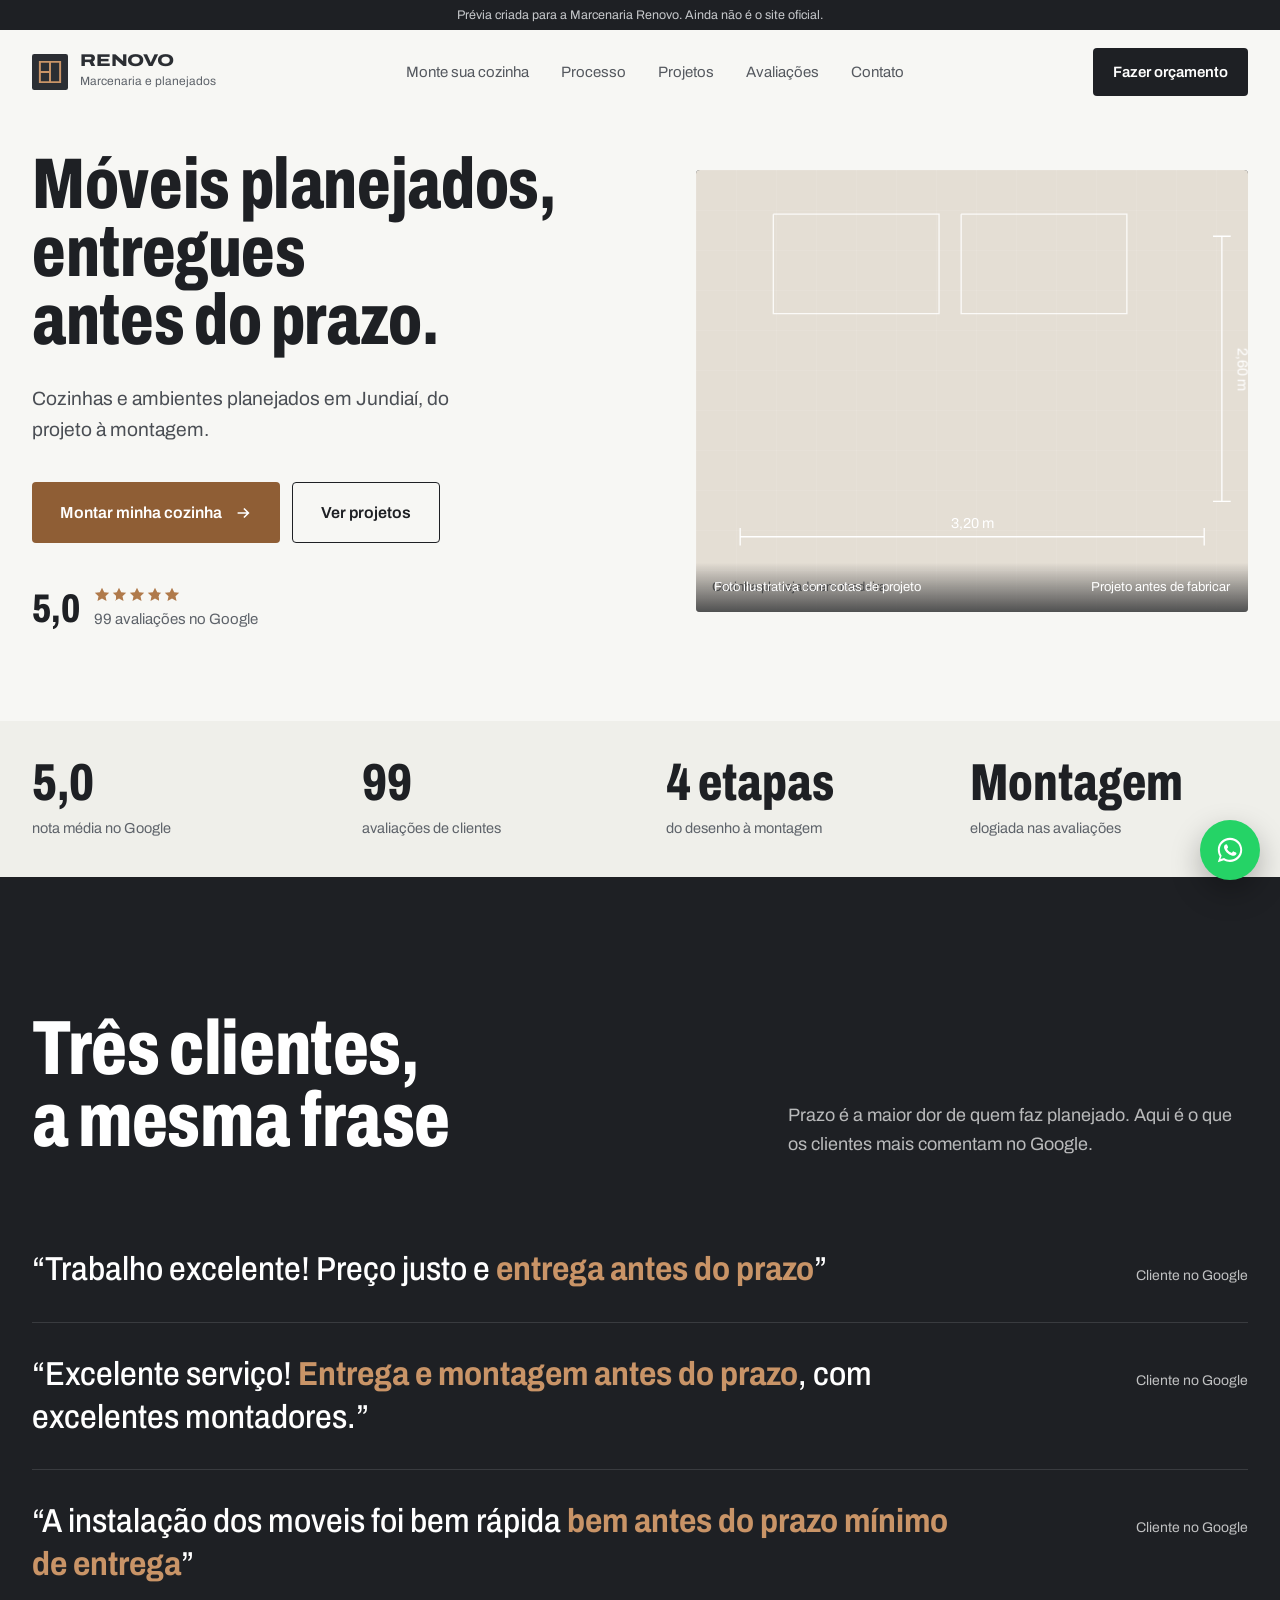
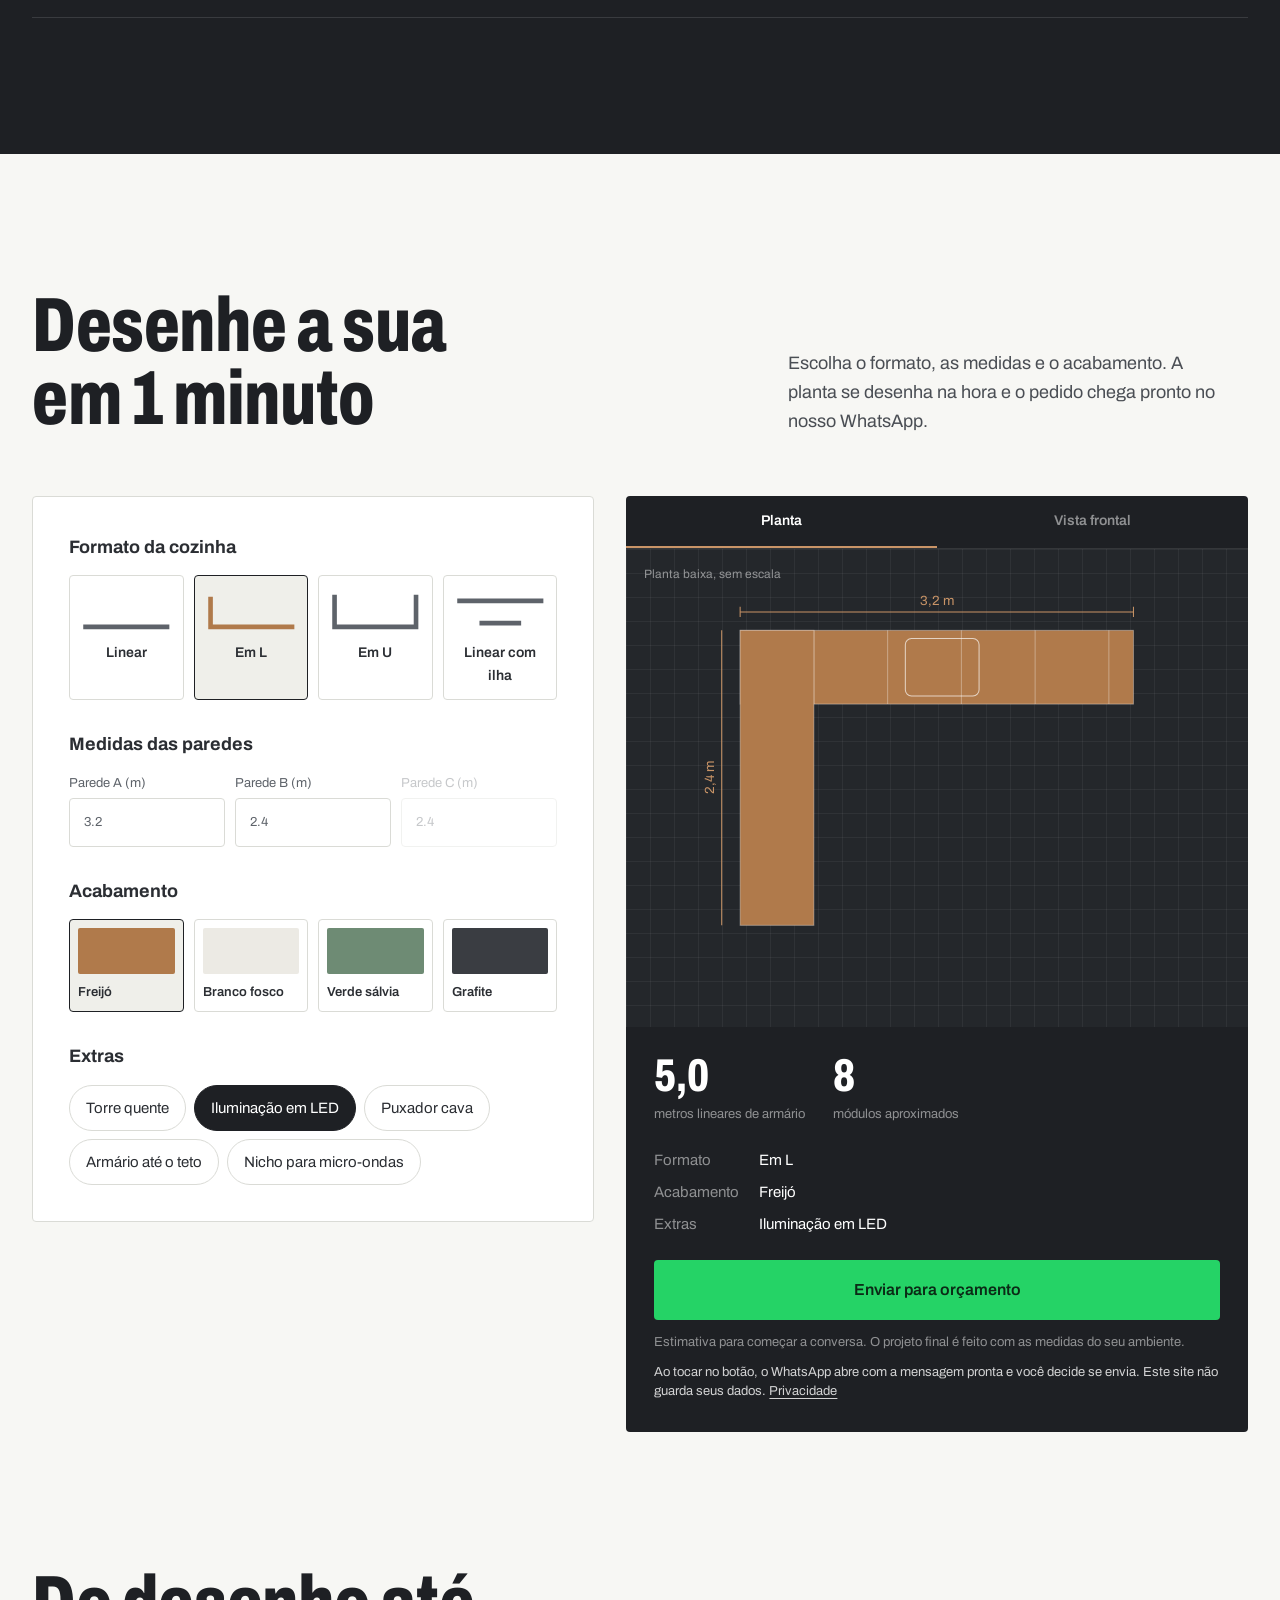
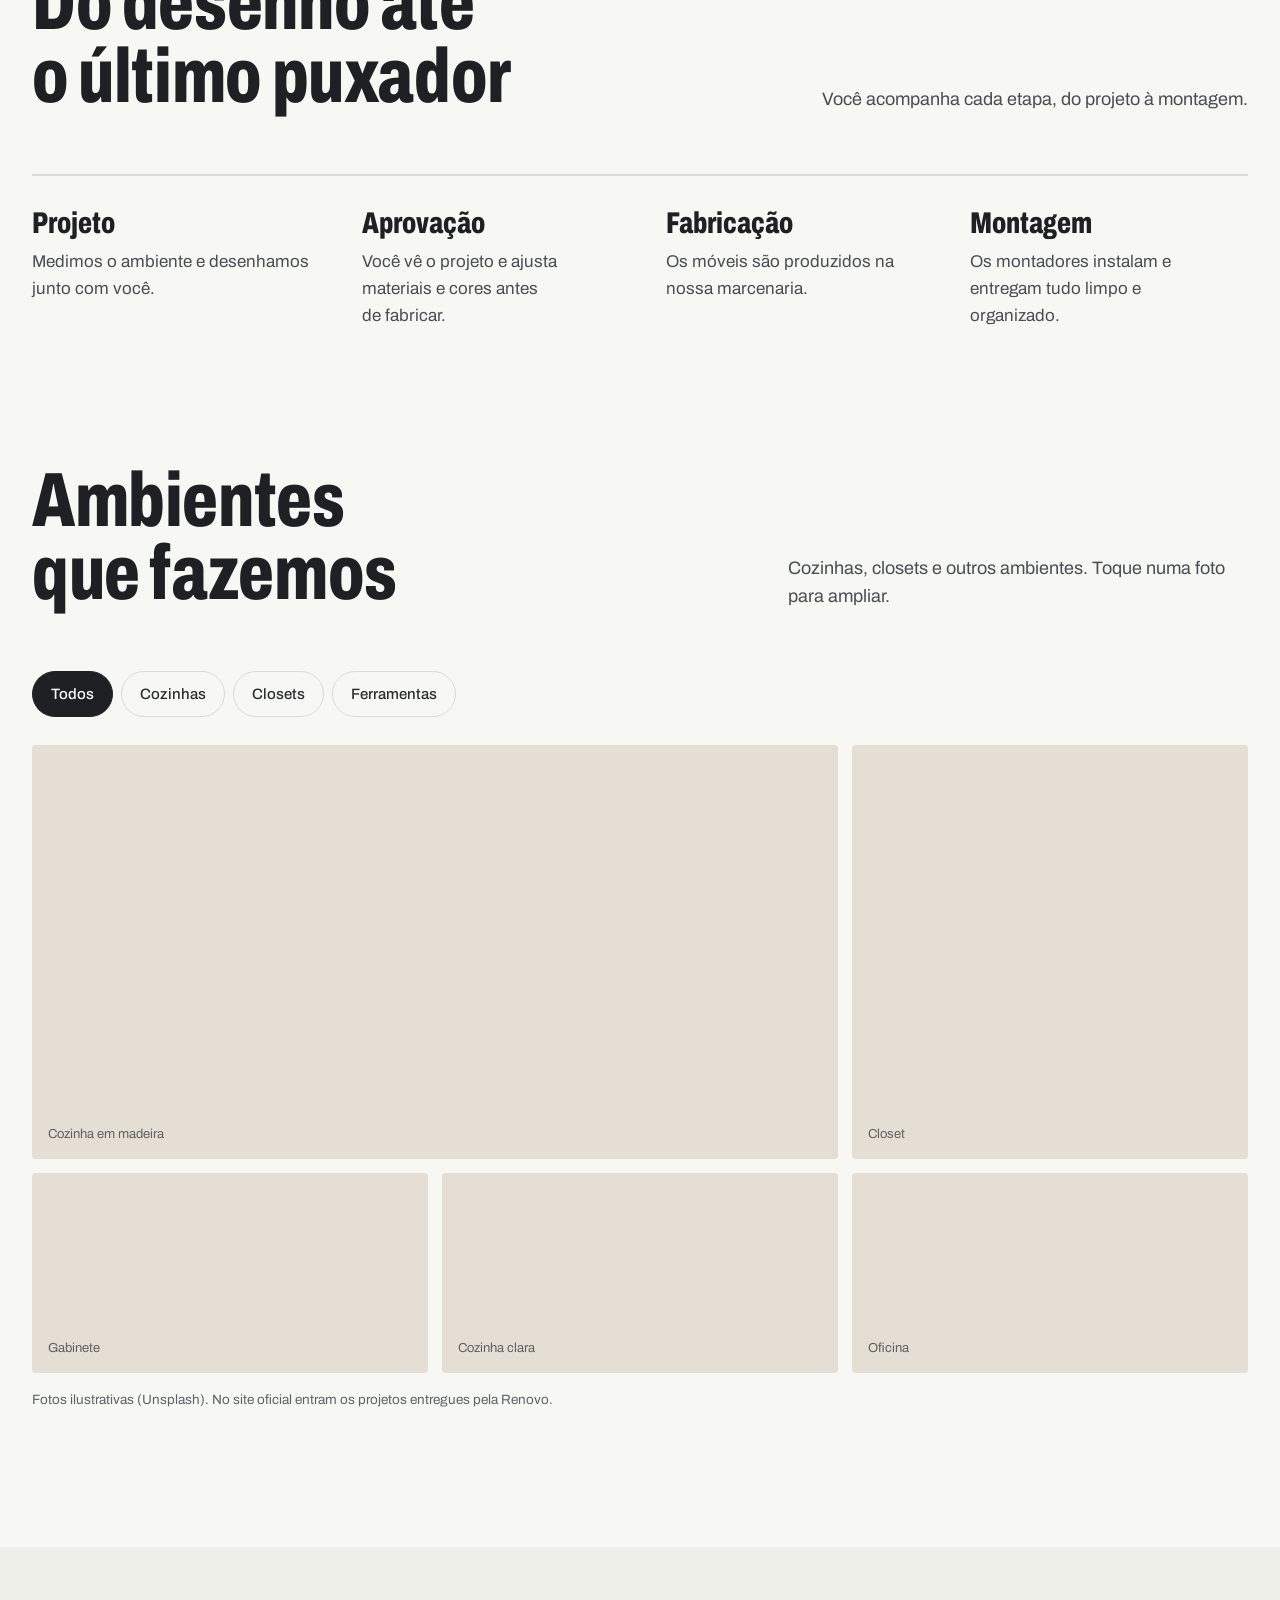
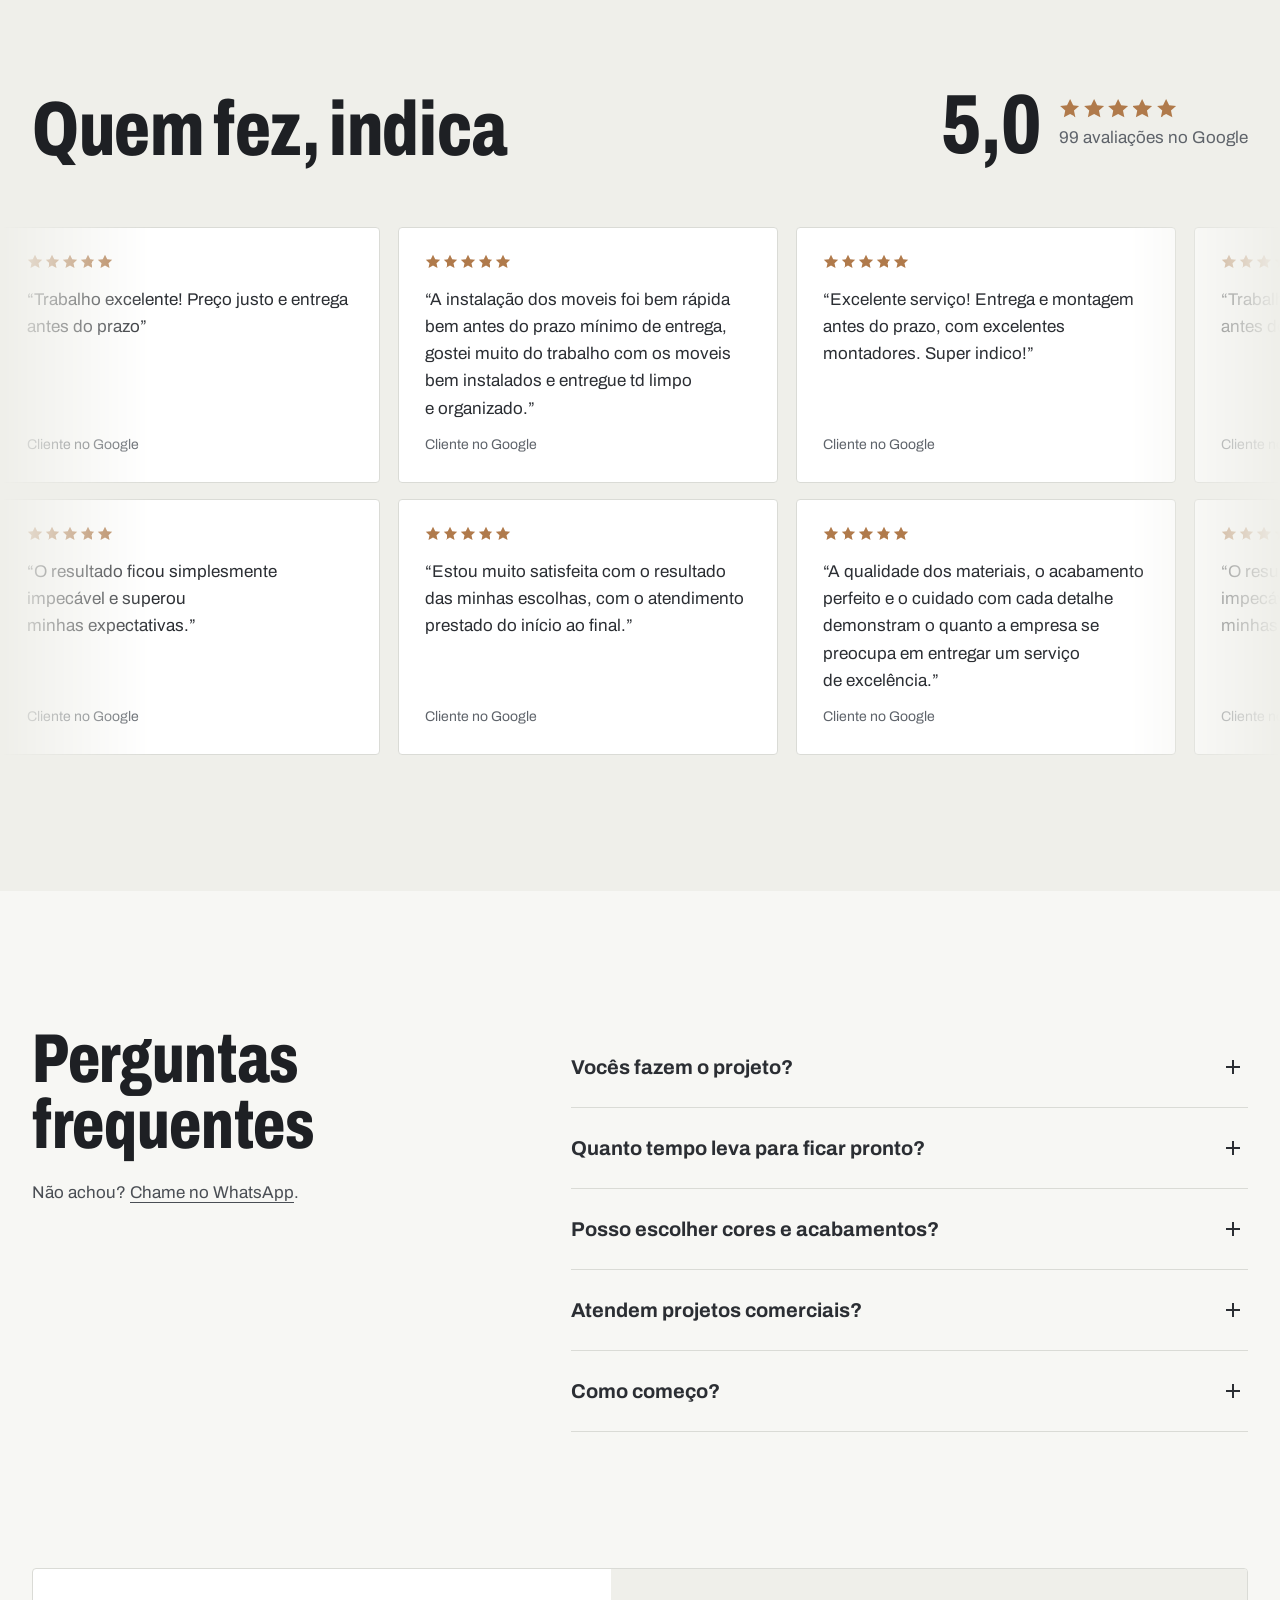
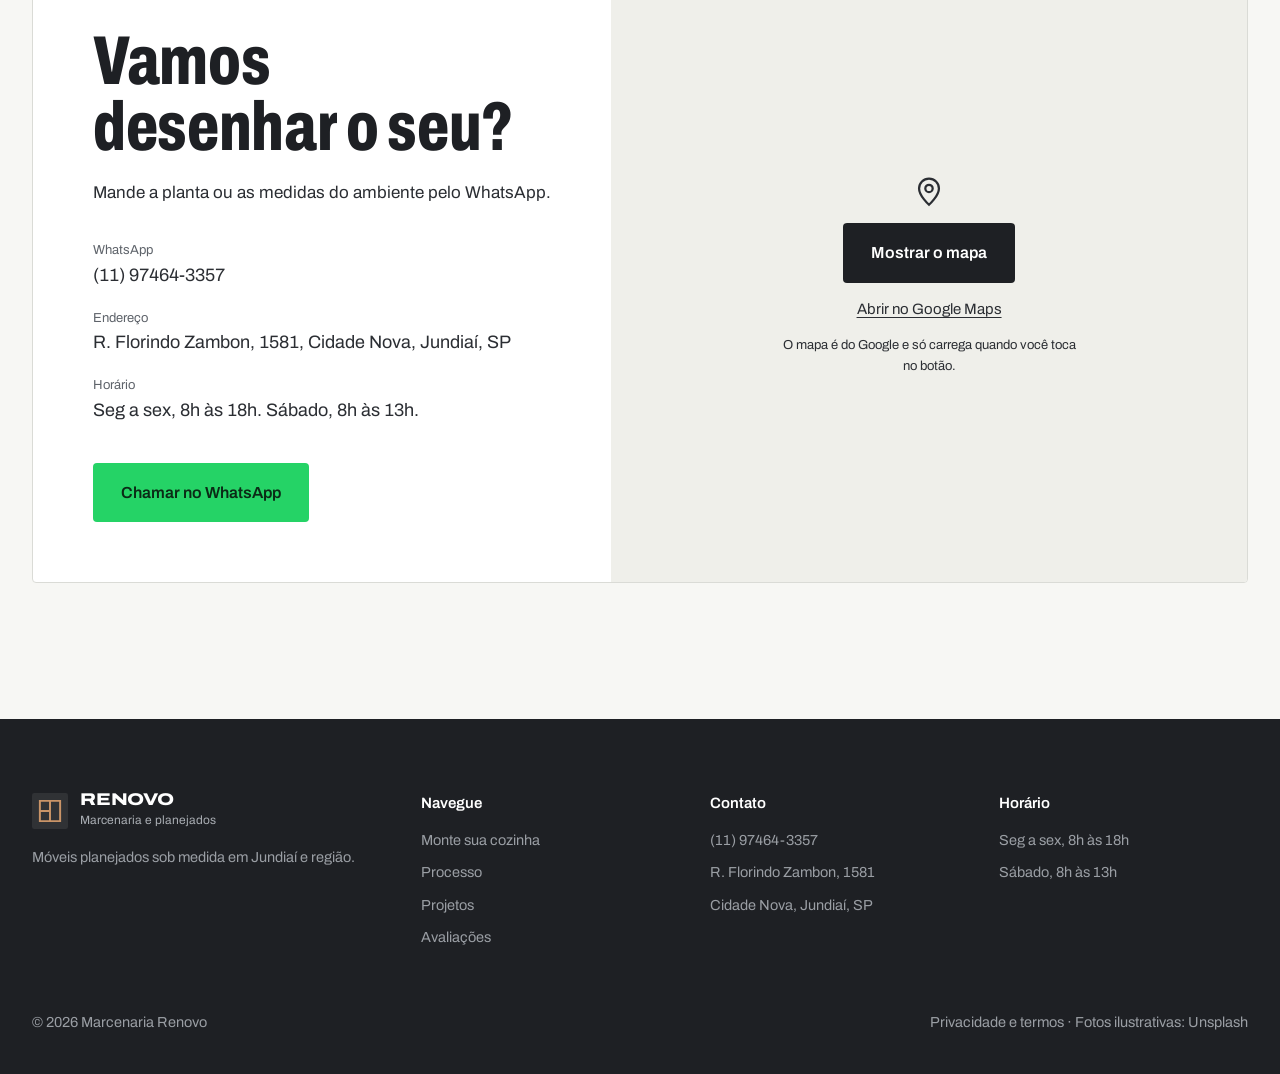
==== commit d36ee79e: "Polimento, conformidade e depoimentos verificados nos 3 sites - Regras impeccable/taste/emil: sem ró" ====
--- a/marcenaria-renovo/index.html
+++ b/marcenaria-renovo/index.html
@@ -5,7 +5,7 @@
 <meta name="viewport" content="width=device-width,initial-scale=1,viewport-fit=cover">
 <meta name="robots" content="noindex, nofollow">
 <title>Marcenaria Renovo | Móveis planejados em Jundiaí</title>
-<meta name="description" content="Cozinhas, dormitórios, closets e ambientes completos sob medida em Jundiaí. Projeto, fabricação e montagem com entrega antes do prazo.">
+<meta name="description" content="Móveis planejados sob medida em Jundiaí. Do projeto à montagem. 5,0 no Google, com clientes contando entrega antes do prazo.">
 <meta name="theme-color" content="#2B2E33">
 <link rel="icon" href="favicon.svg" type="image/svg+xml">
 <meta property="og:type" content="website"><meta property="og:locale" content="pt_BR">
@@ -14,17 +14,17 @@
 <meta property="og:image" content="https://images.unsplash.com/photo-1649068533606-0e7ef6786214?auto=format&fit=crop&w=1200&h=630&q=80">
 <link rel="preload" href="assets/fonts/archivo-latin-standard-normal.woff2" as="font" type="font/woff2" crossorigin>
 <link rel="preconnect" href="https://images.unsplash.com">
-<link rel="stylesheet" href="assets/base.css">
+<link rel="stylesheet" href="assets/base.css?v=461c3ddf">
 <script type="application/ld+json">
-{"@context":"https://schema.org","@type":"FurnitureStore","name":"Marcenaria Renovo","description":"Móveis planejados sob medida: cozinhas, dormitórios, closets e ambientes comerciais.","telephone":"+55-11-97464-3357","address":{"@type":"PostalAddress","streetAddress":"R. Florindo Zambon, 1581","addressLocality":"Jundiaí","addressRegion":"SP","addressCountry":"BR"},"areaServed":"Jundiaí e região","openingHoursSpecification":[{"@type":"OpeningHoursSpecification","dayOfWeek":["Monday","Tuesday","Wednesday","Thursday","Friday"],"opens":"08:00","closes":"18:00"},{"@type":"OpeningHoursSpecification","dayOfWeek":"Saturday","opens":"08:00","closes":"13:00"}]}
+{"@context":"https://schema.org","@type":"FurnitureStore","name":"Marcenaria Renovo","description":"Móveis planejados sob medida, do projeto à montagem.","telephone":"+55-11-97464-3357","address":{"@type":"PostalAddress","streetAddress":"R. Florindo Zambon, 1581","addressLocality":"Jundiaí","addressRegion":"SP","addressCountry":"BR"},"areaServed":"Jundiaí e região","openingHoursSpecification":[{"@type":"OpeningHoursSpecification","dayOfWeek":["Monday","Tuesday","Wednesday","Thursday","Friday"],"opens":"08:00","closes":"18:00"},{"@type":"OpeningHoursSpecification","dayOfWeek":"Saturday","opens":"08:00","closes":"13:00"}]}
 </script>
 <style>
 @font-face{font-family:Archivo;src:url(assets/fonts/archivo-latin-standard-normal.woff2) format("woff2");font-weight:100 900;font-stretch:62% 125%;font-display:swap}
 :root{
-  --papel:#F7F7F4;--papel2:#EFEFEA;--grafite:#2B2E33;--carvao:#1E2024;--lapis:#6A6F76;--linha:#DADBD6;
+  --papel:#F7F7F4;--papel2:#EFEFEA;--grafite:#2B2E33;--carvao:#1E2024;--lapis:#5E636A;--linha:#DADBD6;
   --freijo:#B07A4B;--freijo2:#C99467;--salvia:#6E8B74;--acab:#B07A4B;
   --foco:#B07A4B;--loader-bg:#F7F7F4;--loader-fg:#2B2E33;--aviso-h:30px;--fb1:#E4DED4;--fb2:#C9BBA8;
-  --w:1280px;
+  --w:1280px;--mapa-bg:#EFEFEA;--mapa-fg:#2B2E33;--sel-bg:#B07A4B;--sel-fg:#fff;
 }
 body{font-family:Archivo,system-ui,sans-serif;font-size:17px;line-height:1.6;color:var(--grafite);background:var(--papel);font-stretch:100%}
 .w{max-width:var(--w);margin:0 auto;padding:0 32px}
@@ -32,7 +32,7 @@
 .aviso-demo{background:var(--carvao);color:#C7C9CC}
 .mono{font-stretch:100%;font-variant-numeric:tabular-nums}
 
-.btn{display:inline-flex;align-items:center;gap:12px;background:var(--carvao);color:#fff;text-decoration:none;padding:17px 28px;border-radius:4px;font-weight:600;font-size:16px;transition:background .25s}
+.btn{display:inline-flex;align-items:center;gap:12px;background:var(--carvao);color:#fff;text-decoration:none;padding:17px 28px;border-radius:4px;font-weight:600;font-size:16px;transition:background-color .2s ease,color .2s ease,transform .16s var(--ease-out)}
 .btn:hover{background:#000}
 .btn svg{width:18px;height:18px;transition:transform .25s}.btn:hover svg{transform:translateX(3px)}
 .btn.madeira{background:#8F5E35;color:#fff}.btn.madeira:hover{background:#7A4F2C}
@@ -41,7 +41,7 @@
 
 /* topo */
 .topo .w{display:flex;align-items:center;justify-content:space-between;height:84px;gap:24px;transition:height .3s}
-.topo.rolou{background:rgba(247,247,244,.92);backdrop-filter:blur(12px);box-shadow:0 1px 0 var(--linha)}
+.topo.rolou{background:var(--papel)}
 .topo.rolou .w{height:68px}
 .marca{display:flex;align-items:center;gap:12px;text-decoration:none}
 .marca svg{width:36px;height:36px}
@@ -56,13 +56,13 @@
 
 /* hero */
 .hero{padding:150px 0 90px}
-.hero .w{display:grid;grid-template-columns:1fr 1.12fr;gap:60px;align-items:center}
-.hero h1{font-size:clamp(54px,6.8vw,106px)}
+.hero .w{display:grid;grid-template-columns:1.1fr 1fr;gap:56px;align-items:center}
+.hero h1{font-size:clamp(48px,5.6vw,82px)}
 .hero .lead{font-size:clamp(18px,1.5vw,21px);max-width:440px;margin:30px 0 36px;color:#4A4E54}
 .acoes{display:flex;gap:12px;flex-wrap:wrap}
 .selo{display:flex;align-items:center;gap:14px;margin-top:44px;font-size:15px;color:var(--lapis)}
 .selo b{font-size:40px;font-weight:800;font-stretch:72%;color:var(--carvao);line-height:1}
-.estrelas{color:var(--freijo);letter-spacing:2px}
+.estrelas{color:var(--freijo)}
 .prancha{position:relative;aspect-ratio:5/4;border-radius:4px;overflow:hidden;background:var(--carvao)}
 .prancha img,.prancha .img-fb{width:100%;height:100%;object-fit:cover}
 .prancha svg.cota{position:absolute;inset:0;width:100%;height:100%;z-index:2;pointer-events:none}
@@ -71,11 +71,12 @@
 .traco{stroke-dasharray:2000;stroke-dashoffset:2000;animation:desenha 2.6s .6s cubic-bezier(.4,.1,.2,1) forwards}
 .rot-c{opacity:0;animation:aparece .6s 2.4s forwards}
 @keyframes desenha{to{stroke-dashoffset:0}}@keyframes aparece{to{opacity:1}}
+@media(prefers-reduced-motion:reduce){.traco{stroke-dashoffset:0}.rot-c{opacity:1}}
 
 /* números */
-.numeros{border-top:1px solid var(--linha);border-bottom:1px solid var(--linha)}
+.numeros{background:var(--papel2)}
 .numeros .w{display:grid;grid-template-columns:repeat(4,1fr)}
-.numeros .w>div{padding:36px 26px;border-left:1px solid var(--linha)}
+.numeros .w>div{padding:36px 26px}
 .numeros .w>div:first-child{border-left:0;padding-left:0}
 .numeros strong{display:block;font-size:52px;font-weight:800;font-stretch:72%;line-height:1;color:var(--carvao)}
 .numeros span{display:block;margin-top:8px;font-size:14.5px;color:var(--lapis)}
@@ -84,8 +85,6 @@
 .cab{display:grid;grid-template-columns:1.15fr 1fr;gap:48px;align-items:end;margin-bottom:60px}
 .cab h2{font-size:clamp(44px,6vw,88px)}
 .cab p{max-width:460px;justify-self:end;font-size:18px;color:#4A4E54}
-.rot{display:flex;align-items:center;gap:12px;font-size:14px;font-weight:600;color:#8A5A31;margin-bottom:20px}
-.rot::before{content:"";width:28px;height:1px;background:currentColor}
 
 /* frase */
 .frase{background:var(--carvao);color:#fff}
@@ -100,11 +99,10 @@
 .form{background:#fff;border:1px solid var(--linha);border-radius:4px;padding:36px}
 .passo{margin-bottom:30px}
 .passo legend,.passo>label{display:flex;gap:12px;align-items:baseline;font-weight:700;font-size:18px;margin-bottom:14px}
-.passo legend i,.passo>label i{font-style:normal;font-size:13px;color:#8A5A31;font-weight:700}
 fieldset{border:0}
 .formatos{display:grid;grid-template-columns:repeat(4,1fr);gap:10px}
 .formatos input,.op input{position:absolute;opacity:0;pointer-events:none}
-.formatos label{border:1.5px solid var(--linha);border-radius:4px;padding:14px 10px 12px;text-align:center;cursor:pointer;font-size:14px;font-weight:600;transition:all .2s}
+.formatos label{border:1.5px solid var(--linha);border-radius:4px;padding:14px 10px 12px;text-align:center;cursor:pointer;font-size:14px;font-weight:600;transition:background-color .2s ease,border-color .2s ease,transform .16s var(--ease-out)}
 .formatos label svg{width:100%;height:44px;margin-bottom:8px}
 .formatos label svg path{fill:none;stroke:var(--lapis);stroke-width:5;stroke-linecap:square}
 .formatos input:checked+label{border-color:var(--carvao);background:var(--papel2)}
@@ -115,11 +113,12 @@
 .medidas input{width:100%;padding:13px 14px;border:1.5px solid var(--linha);border-radius:4px;margin-top:4px;font-variant-numeric:tabular-nums}
 .medidas .off{opacity:.35;pointer-events:none}
 .acabs{display:grid;grid-template-columns:repeat(4,1fr);gap:10px}
-.acab{border:1.5px solid var(--linha);border-radius:4px;padding:8px;text-align:left;font-size:13px;font-weight:600}
+.acab{border:1.5px solid var(--linha);border-radius:4px;padding:8px;text-align:left;font-size:13px;font-weight:600;transition:border-color .2s ease,background-color .2s ease,transform .16s var(--ease-out)}
+.acab:active,.formatos label:active{transform:scale(.97)}
 .acab i{display:block;height:46px;border-radius:2px;margin-bottom:8px;background:var(--c)}
 .acab[aria-pressed="true"]{border-color:var(--carvao);background:var(--papel2)}
 .op{display:flex;flex-wrap:wrap;gap:8px}
-.op label{padding:10px 16px;border:1.5px solid var(--linha);border-radius:999px;cursor:pointer;font-size:15px;transition:all .2s}
+.op label{padding:10px 16px;border:1.5px solid var(--linha);border-radius:999px;cursor:pointer;font-size:15px;transition:background-color .2s ease,border-color .2s ease,color .2s ease}
 .op input:checked+label{background:var(--carvao);border-color:var(--carvao);color:#fff}
 .planta{position:sticky;top:96px;background:var(--carvao);color:#fff;border-radius:4px;overflow:hidden}
 .planta .tela{position:relative;background:#24272B;background-image:linear-gradient(#ffffff0d 1px,transparent 1px),linear-gradient(90deg,#ffffff0d 1px,transparent 1px);background-size:24px 24px;padding:24px}
@@ -141,20 +140,19 @@
 .linha-t{position:relative;display:grid;grid-template-columns:repeat(4,1fr);gap:0;counter-reset:e;list-style:none}
 .linha-t::before{content:"";position:absolute;top:0;left:0;right:0;height:2px;background:var(--linha)}
 .linha-t .prog{position:absolute;top:0;left:0;height:2px;width:100%;background:var(--freijo);transform-origin:left;transform:scaleX(0);z-index:1}
-.linha-t li{counter-increment:e;padding:30px 26px 0 0}
-.linha-t li+li{padding-left:26px;border-left:1px solid var(--linha)}
-.linha-t li::before{content:"Etapa " counter(e);display:block;font-size:13px;font-weight:700;color:#8A5A31;margin-bottom:12px}
+.linha-t li{padding:34px 26px 0 0}
+.linha-t li+li{padding-left:26px}
 .linha-t strong{display:block;font-size:30px;font-weight:800;font-stretch:72%;line-height:1;margin-bottom:10px;color:var(--carvao)}
 .linha-t p{color:#4A4E54}
 
 /* galeria */
 .filtros{display:flex;gap:8px;flex-wrap:wrap;margin-bottom:28px}
-.filtros button{padding:10px 18px;border-radius:999px;border:1.5px solid var(--linha);font-size:15px;font-weight:500}
+.filtros button{padding:10px 18px;border-radius:999px;border:1.5px solid var(--linha);font-size:15px;font-weight:500;transition:background-color .2s ease,border-color .2s ease,color .2s ease,transform .16s var(--ease-out)}
 .filtros button[aria-pressed="true"]{background:var(--carvao);border-color:var(--carvao);color:#fff}
 .gal{display:grid;grid-template-columns:repeat(6,1fr);grid-auto-rows:200px;gap:14px;grid-auto-flow:dense}
 .gal a{position:relative;overflow:hidden;border-radius:4px;display:block;background:var(--papel2)}
-.gal a img,.gal a .img-fb{width:100%;height:100%;object-fit:cover;transition:transform 1.2s cubic-bezier(.2,.7,.2,1)}
-.gal a:hover img{transform:scale(1.05)}
+.gal a img,.gal a .img-fb{width:100%;height:100%;object-fit:cover;transition:transform .7s var(--ease-out)}
+@media(hover:hover) and (pointer:fine){.gal a:hover img{transform:scale(1.04)}}
 .gal a span{position:absolute;left:0;right:0;bottom:0;padding:14px 16px;color:#fff;font-size:14px;background:linear-gradient(0deg,rgba(30,32,36,.7),transparent);opacity:0;transition:opacity .3s}
 .gal a:hover span,.gal a:focus-visible span{opacity:1}
 .ga{grid-column:span 4;grid-row:span 2}.gb{grid-column:span 2;grid-row:span 2}.gc{grid-column:span 2}.gd{grid-column:span 2}.ge{grid-column:span 2}
@@ -181,19 +179,19 @@
 .contato dd{font-size:18px}
 .contato iframe{width:100%;height:100%;min-height:540px;border:0;filter:grayscale(.8)}
 footer{background:var(--carvao);color:#9A9EA4;padding:72px 0 40px;margin-top:136px;font-size:14.5px}
-footer .top{display:grid;grid-template-columns:1.4fr 1fr 1fr 1fr;gap:40px;padding-bottom:48px;border-bottom:1px solid #ffffff14}
+footer .top{display:grid;grid-template-columns:1.4fr 1fr 1fr 1fr;gap:40px;padding-bottom:36px}
 footer .fh{font-weight:600;color:#fff;font-size:15px;margin-bottom:14px}
 footer ul{list-style:none;display:grid;gap:9px}
 footer a{text-decoration:none}footer a:hover{color:#fff}
-footer .marca{color:#fff;margin-bottom:16px}
+footer .marca{color:#fff;margin-bottom:16px}footer .marca small{color:#A9ADB3}
 footer .base{display:flex;justify-content:space-between;gap:20px;padding-top:26px;flex-wrap:wrap}
 
 @media(max-width:1060px){
   .hero .w,.cab,.mont,.faq,.contato{grid-template-columns:1fr}
   .cab p,.g-sel{justify-self:start}
-  .numeros .w{grid-template-columns:1fr 1fr}.numeros .w>div:nth-child(3){border-left:0;padding-left:0}
+  .numeros .w{grid-template-columns:1fr 1fr}.numeros .w>div:nth-child(3){padding-left:0}
   .planta{position:static}
-  .linha-t{grid-template-columns:1fr 1fr;row-gap:36px}.linha-t li:nth-child(3){border-left:0;padding-left:0}
+  .linha-t{grid-template-columns:1fr 1fr;row-gap:36px}.linha-t li:nth-child(3){padding-left:0}
   .frase li{grid-template-columns:1fr;gap:8px}
   .gal{grid-template-columns:1fr 1fr}.ga{grid-column:span 2}.gb,.gc,.gd,.ge{grid-column:span 1;grid-row:span 1}
   footer .top{grid-template-columns:1fr 1fr}
@@ -206,9 +204,10 @@
   .form{padding:24px}
   .formatos,.acabs{grid-template-columns:1fr 1fr}
   .medidas{grid-template-columns:1fr 1fr 1fr}
-  .linha-t{grid-template-columns:1fr}.linha-t li{border-left:0!important;padding-left:0!important}
+  .linha-t{grid-template-columns:1fr}.linha-t li{padding-left:0!important}
   .marq-t figure{width:300px}
   footer .top{grid-template-columns:1fr}
+  .numeros strong{font-size:38px}.numeros .w>div{padding:28px 14px;min-width:0}
 }
 </style>
 </head>
@@ -232,12 +231,12 @@
   <div class="w">
     <div>
       <h1 data-split>Móveis planejados, entregues antes do prazo.</h1>
-      <p class="lead" data-hero-fade>Cozinhas, dormitórios e ambientes completos em Jundiaí. Do projeto à montagem, com a mesma equipe.</p>
+      <p class="lead" data-hero-fade>Cozinhas e ambientes planejados em Jundiaí, do projeto à montagem.</p>
       <div class="acoes" data-hero-fade>
         <a class="btn madeira" href="#montador">Montar minha cozinha <svg viewBox="0 0 20 20" fill="none" stroke="currentColor" stroke-width="1.8"><path d="M4 10h12M11 5l5 5-5 5"/></svg></a>
         <a class="btn linha" href="#projetos">Ver projetos</a>
       </div>
-      <div class="selo" data-hero-fade><b>5,0</b><div><div class="estrelas">★★★★★</div>99 avaliações no Google</div></div>
+      <div class="selo" data-hero-fade><b>5,0</b><div><span class="estrelas" role="img" aria-label="5 de 5 estrelas"></span>99 avaliações no Google</div></div>
     </div>
     <figure class="prancha" data-hero-fade>
       <img data-hero-img data-fb="Cozinha planejada em madeira" fetchpriority="high" alt="Cozinha planejada com armários de madeira" src="https://images.unsplash.com/photo-1649068533606-0e7ef6786214?auto=format&fit=crop&w=1500&q=80" srcset="https://images.unsplash.com/photo-1649068533606-0e7ef6786214?auto=format&fit=crop&w=800&q=75 800w,https://images.unsplash.com/photo-1649068533606-0e7ef6786214?auto=format&fit=crop&w=1500&q=80 1500w" sizes="(max-width:1060px) 100vw, 55vw">
@@ -258,38 +257,38 @@
     <div><strong data-count="5.0">5,0</strong><span>nota média no Google</span></div>
     <div><strong data-count="99">99</strong><span>avaliações de clientes</span></div>
     <div><strong>4 etapas</strong><span>do desenho à montagem</span></div>
-    <div><strong>Equipe própria</strong><span>de montadores</span></div>
+    <div><strong>Montagem</strong><span>elogiada nas avaliações</span></div>
   </div>
 </div>
 
 <section class="frase">
   <div class="w">
-    <div class="cab"><div><span class="rot" data-reveal style="color:var(--freijo2)">O que mais elogiam</span><h2 data-split>Três clientes, a mesma frase</h2></div><p data-reveal style="color:#ffffffb0">Prazo é a maior dor de quem faz planejado. Aqui é o que os clientes mais comentam no Google.</p></div>
+    <div class="cab"><div><h2 data-split>Três clientes, a mesma frase</h2></div><p data-reveal style="color:#ffffffb0">Prazo é a maior dor de quem faz planejado. Aqui é o que os clientes mais comentam no Google.</p></div>
     <ul>
-      <li data-reveal><span>“Trabalho excelente! Preço justo e <mark>entrega antes do prazo</mark>.”</span><small>Cliente no Google</small></li>
+      <li data-reveal><span>“Trabalho excelente! Preço justo e <mark>entrega antes do prazo</mark>”</span><small>Cliente no Google</small></li>
       <li data-reveal><span>“Excelente serviço! <mark>Entrega e montagem antes do prazo</mark>, com excelentes montadores.”</span><small>Cliente no Google</small></li>
-      <li data-reveal><span>“A instalação foi bem rápida, <mark>bem antes do prazo mínimo de entrega</mark>.”</span><small>Cliente no Google</small></li>
+      <li data-reveal><span>“A instalação dos moveis foi bem rápida <mark>bem antes do prazo mínimo de entrega</mark>”</span><small>Cliente no Google</small></li>
     </ul>
   </div>
 </section>
 
 <section id="montador">
   <div class="w">
-    <div class="cab"><div><span class="rot" data-reveal>Monte sua cozinha</span><h2 data-split>Desenhe a sua em 1 minuto</h2></div><p data-reveal>Escolha o formato, as medidas e o acabamento. A planta se desenha na hora e o pedido chega pronto no nosso WhatsApp.</p></div>
+    <div class="cab"><div><h2 data-split>Desenhe a sua em 1 minuto</h2></div><p data-reveal>Escolha o formato, as medidas e o acabamento. A planta se desenha na hora e o pedido chega pronto no nosso WhatsApp.</p></div>
     <div class="mont">
       <form class="form" id="form" onsubmit="return false" data-reveal>
-        <fieldset class="passo"><legend><i>01</i>Formato da cozinha</legend>
+        <fieldset class="passo"><legend>Formato da cozinha</legend>
           <div class="formatos" id="formatos"></div>
         </fieldset>
-        <div class="passo"><label><i>02</i>Medidas das paredes</label>
+        <div class="passo"><label>Medidas das paredes</label>
           <div class="medidas">
             <label id="lA">Parede A (m)<input id="mA" type="number" min="1" max="8" step="0.1" value="3.2" inputmode="decimal"></label>
             <label id="lB">Parede B (m)<input id="mB" type="number" min="1" max="8" step="0.1" value="2.4" inputmode="decimal"></label>
             <label id="lC">Parede C (m)<input id="mC" type="number" min="1" max="8" step="0.1" value="2.4" inputmode="decimal"></label>
           </div>
         </div>
-        <fieldset class="passo"><legend><i>03</i>Acabamento</legend><div class="acabs" id="acabs" role="group" aria-label="Escolher acabamento"></div></fieldset>
-        <fieldset class="passo" style="margin:0"><legend><i>04</i>Extras</legend><div class="op" id="extras"></div></fieldset>
+        <fieldset class="passo"><legend>Acabamento</legend><div class="acabs" id="acabs" role="group" aria-label="Escolher acabamento"></div></fieldset>
+        <fieldset class="passo" style="margin:0"><legend>Extras</legend><div class="op" id="extras"></div></fieldset>
       </form>
       <aside class="planta" data-reveal aria-live="polite">
         <div class="vista" role="group" aria-label="Vista"><button type="button" aria-pressed="true" data-v="planta">Planta</button><button type="button" aria-pressed="false" data-v="frente">Vista frontal</button></div>
@@ -298,7 +297,7 @@
           <div class="met"><div><b id="rMl">0</b><span>metros lineares de armário</span></div><div><b id="rMod">0</b><span>módulos aproximados</span></div></div>
           <dl><dt>Formato</dt><dd id="rFormato"></dd><dt>Acabamento</dt><dd id="rAcab"></dd><dt>Extras</dt><dd id="rExtras"></dd></dl>
           <a class="btn zap" id="enviar" target="_blank" rel="noopener" href="#">Enviar para orçamento</a>
-          <p class="obs">Estimativa para começar a conversa. Medimos o ambiente e desenhamos o projeto antes de fabricar.</p>
+          <p class="obs">Estimativa para começar a conversa. O projeto final é feito com as medidas do seu ambiente.</p><p class="lgpd">Ao tocar no botão, o WhatsApp abre com a mensagem pronta e você decide se envia. Este site não guarda seus dados. <a href="privacidade.html">Privacidade</a></p>
         </div>
       </aside>
     </div>
@@ -307,56 +306,56 @@
 
 <section id="processo" style="padding-top:0">
   <div class="w">
-    <div class="cab"><div><span class="rot" data-reveal>Processo</span><h2 data-split>Do desenho até o último puxador</h2></div><p data-reveal>Você acompanha cada etapa. Nada é fabricado antes de você aprovar.</p></div>
+    <div class="cab"><div><h2 data-split>Do desenho até o último puxador</h2></div><p data-reveal>Você acompanha cada etapa, do projeto à montagem.</p></div>
     <ol class="linha-t" id="linhaT">
       <span class="prog" id="prog" aria-hidden="true"></span>
       <li data-reveal><strong>Projeto</strong><p>Medimos o ambiente e desenhamos junto com você.</p></li>
       <li data-reveal><strong>Aprovação</strong><p>Você vê o projeto e ajusta materiais e cores antes de fabricar.</p></li>
       <li data-reveal><strong>Fabricação</strong><p>Os móveis são produzidos na nossa marcenaria.</p></li>
-      <li data-reveal><strong>Montagem</strong><p>Montadores próprios instalam e entregam tudo limpo e organizado.</p></li>
+      <li data-reveal><strong>Montagem</strong><p>Os montadores instalam e entregam tudo limpo e organizado.</p></li>
     </ol>
   </div>
 </section>
 
 <section id="projetos" style="padding-top:0">
   <div class="w">
-    <div class="cab"><div><span class="rot" data-reveal>Projetos</span><h2 data-split>Ambientes que fazemos</h2></div><p data-reveal>Cozinhas, dormitórios, closets, salas e espaços comerciais. Toque numa foto para ampliar.</p></div>
-    <div class="filtros" data-filtros="#gal" role="group" aria-label="Filtrar projetos"><button data-f="todos" aria-pressed="true">Todos</button><button data-f="cozinha" aria-pressed="false">Cozinhas</button><button data-f="closet" aria-pressed="false">Closets</button><button data-f="oficina" aria-pressed="false">Oficina</button></div>
+    <div class="cab"><div><h2 data-split>Ambientes que fazemos</h2></div><p data-reveal>Cozinhas, closets e outros ambientes. Toque numa foto para ampliar.</p></div>
+    <div class="filtros" data-filtros="#gal" role="group" aria-label="Filtrar projetos"><button data-f="todos" aria-pressed="true">Todos</button><button data-f="cozinha" aria-pressed="false">Cozinhas</button><button data-f="closet" aria-pressed="false">Closets</button><button data-f="oficina" aria-pressed="false">Ferramentas</button></div>
     <div class="gal" id="gal">
       <a class="ga" href="#" data-lb="p" data-cat="cozinha" data-legenda="Cozinha em madeira" data-full="https://images.unsplash.com/photo-1649068533606-0e7ef6786214?auto=format&fit=crop&w=2000&q=85"><img loading="lazy" data-fb="Cozinha em madeira" alt="Cozinha planejada com armários em madeira" src="https://images.unsplash.com/photo-1649068533606-0e7ef6786214?auto=format&fit=crop&w=1200&q=75"><span>Cozinha em madeira</span></a>
       <a class="gb" href="#" data-lb="p" data-cat="closet" data-legenda="Closet em madeira com iluminação" data-full="https://images.unsplash.com/photo-1718939045285-b67f9e9f9f8b?auto=format&fit=crop&w=1800&q=85"><img loading="lazy" data-fb="Closet" alt="Closet de madeira com iluminação suave" src="https://images.unsplash.com/photo-1718939045285-b67f9e9f9f8b?auto=format&fit=crop&w=700&q=75"><span>Closet com iluminação</span></a>
       <a class="gc" href="#" data-lb="p" data-cat="cozinha" data-legenda="Gabinete de pia" data-full="https://images.unsplash.com/photo-1589268395705-ecd1dca58cb9?auto=format&fit=crop&w=1800&q=85"><img loading="lazy" data-fb="Gabinete" alt="Gabinete de madeira com pia" src="https://images.unsplash.com/photo-1589268395705-ecd1dca58cb9?auto=format&fit=crop&w=700&q=75"><span>Gabinete de pia</span></a>
       <a class="gd" href="#" data-lb="p" data-cat="cozinha" data-legenda="Cozinha clara com madeira" data-full="https://images.unsplash.com/photo-1588796460718-f457ad1e1a1f?auto=format&fit=crop&w=1800&q=85"><img loading="lazy" data-fb="Cozinha clara" alt="Cozinha com armários brancos e detalhes em madeira" src="https://images.unsplash.com/photo-1588796460718-f457ad1e1a1f?auto=format&fit=crop&w=700&q=75"><span>Cozinha clara com madeira</span></a>
-      <a class="ge" href="#" data-lb="p" data-cat="oficina" data-legenda="Ferramentas da marcenaria" data-full="https://images.unsplash.com/photo-1761544775659-aaa6fa2e5b3d?auto=format&fit=crop&w=1800&q=85"><img loading="lazy" data-fb="Oficina" alt="Ferramentas de marcenaria organizadas na parede" src="https://images.unsplash.com/photo-1761544775659-aaa6fa2e5b3d?auto=format&fit=crop&w=700&q=75"><span>Nossa oficina</span></a>
+      <a class="ge" href="#" data-lb="p" data-cat="oficina" data-legenda="Ferramentas de marcenaria" data-full="https://images.unsplash.com/photo-1761544775659-aaa6fa2e5b3d?auto=format&fit=crop&w=1800&q=85"><img loading="lazy" data-fb="Oficina" alt="Ferramentas de marcenaria organizadas na parede" src="https://images.unsplash.com/photo-1761544775659-aaa6fa2e5b3d?auto=format&fit=crop&w=700&q=75"><span>Ferramentas de marcenaria</span></a>
     </div>
     <p class="nota-foto">Fotos ilustrativas (Unsplash). No site oficial entram os projetos entregues pela Renovo.</p>
   </div>
 </section>
 
 <section class="aval" id="avaliacoes">
-  <div class="w"><div class="cab"><div><span class="rot" data-reveal>Avaliações</span><h2 data-split>Quem fez, indica</h2></div><div class="g-sel" data-reveal><b>5,0</b><div><div class="estrelas" style="font-size:22px">★★★★★</div><span style="color:var(--lapis)">99 avaliações no Google</span></div></div></div></div>
+  <div class="w"><div class="cab"><div><h2 data-split>Quem fez, indica</h2></div><div class="g-sel" data-reveal><b>5,0</b><div><span class="estrelas g" role="img" aria-label="5 de 5 estrelas"></span><span style="color:var(--lapis)">99 avaliações no Google</span></div></div></div></div>
   <div class="marq">
     <div class="marq-t" data-marquee style="--dur:70s">
-      <figure><div class="estrelas">★★★★★</div><blockquote>“Trabalho excelente! Preço justo e entrega antes do prazo.”</blockquote><figcaption>Cliente no Google</figcaption></figure>
-      <figure><div class="estrelas">★★★★★</div><blockquote>“A instalação dos móveis foi bem rápida, bem antes do prazo mínimo de entrega. Tudo entregue limpo e organizado.”</blockquote><figcaption>Cliente no Google</figcaption></figure>
-      <figure><div class="estrelas">★★★★★</div><blockquote>“Excelente serviço! Entrega e montagem antes do prazo, com excelentes montadores. Super indico!”</blockquote><figcaption>Cliente no Google</figcaption></figure>
+      <figure><span class="estrelas" role="img" aria-label="5 de 5 estrelas"></span><blockquote>“Trabalho excelente! Preço justo e entrega antes do prazo”</blockquote><figcaption>Cliente no Google</figcaption></figure>
+      <figure><span class="estrelas" role="img" aria-label="5 de 5 estrelas"></span><blockquote>“A instalação dos moveis foi bem rápida bem antes do prazo mínimo de entrega, gostei muito do trabalho com os moveis bem instalados e entregue td limpo e organizado.”</blockquote><figcaption>Cliente no Google</figcaption></figure>
+      <figure><span class="estrelas" role="img" aria-label="5 de 5 estrelas"></span><blockquote>“Excelente serviço! Entrega e montagem antes do prazo, com excelentes montadores. Super indico!”</blockquote><figcaption>Cliente no Google</figcaption></figure>
     </div>
     <div class="marq-t rev" data-marquee style="--dur:80s">
-      <figure><div class="estrelas">★★★★★</div><blockquote>“O resultado ficou simplesmente impecável e superou minhas expectativas. Acabamento perfeito.”</blockquote><figcaption>Cliente no Google</figcaption></figure>
-      <figure><div class="estrelas">★★★★★</div><blockquote>“Estou muito satisfeita com o resultado das minhas escolhas, com o atendimento prestado do início ao final.”</blockquote><figcaption>Cliente no Google</figcaption></figure>
-      <figure><div class="estrelas">★★★★★</div><blockquote>“A qualidade dos materiais, o acabamento perfeito e o cuidado com cada detalhe. Cumpriram todos os prazos combinados.”</blockquote><figcaption>Cliente no Google</figcaption></figure>
+      <figure><span class="estrelas" role="img" aria-label="5 de 5 estrelas"></span><blockquote>“O resultado ficou simplesmente impecável e superou minhas expectativas.”</blockquote><figcaption>Cliente no Google</figcaption></figure>
+      <figure><span class="estrelas" role="img" aria-label="5 de 5 estrelas"></span><blockquote>“Estou muito satisfeita com o resultado das minhas escolhas, com o atendimento prestado do início ao final.”</blockquote><figcaption>Cliente no Google</figcaption></figure>
+      <figure><span class="estrelas" role="img" aria-label="5 de 5 estrelas"></span><blockquote>“A qualidade dos materiais, o acabamento perfeito e o cuidado com cada detalhe demonstram o quanto a empresa se preocupa em entregar um serviço de excelência.”</blockquote><figcaption>Cliente no Google</figcaption></figure>
     </div>
   </div>
 </section>
 
 <section>
   <div class="w faq">
-    <div><span class="rot" data-reveal>Dúvidas</span><h2 data-split>Perguntas frequentes</h2><p data-reveal style="margin-top:20px;color:#4A4E54">Não achou? <a href="https://wa.me/5511974643357" target="_blank" rel="noopener">Chame no WhatsApp</a>.</p></div>
+    <div><h2 data-split>Perguntas frequentes</h2><p data-reveal style="margin-top:20px;color:#4A4E54">Não achou? <a href="https://wa.me/5511974643357" target="_blank" rel="noopener">Chame no WhatsApp</a>.</p></div>
     <div data-reveal>
-      <details class="p"><summary>Vocês fazem o projeto?</summary><p class="r">Sim. Medimos o ambiente e desenhamos o projeto junto com você. Só fabricamos depois da sua aprovação.</p></details>
+      <details class="p"><summary>Vocês fazem o projeto?</summary><p class="r">Sim. O projeto é montado junto com você antes da fabricação.</p></details>
       <details class="p"><summary>Quanto tempo leva para ficar pronto?</summary><p class="r">O prazo depende do tamanho do projeto e é combinado no orçamento. Nossos clientes costumam receber antes da data combinada.</p></details>
-      <details class="p"><summary>Posso escolher cores e acabamentos?</summary><p class="r">Pode. Na aprovação do projeto você escolhe padrões, cores e puxadores antes de entrar em produção.</p></details>
-      <details class="p"><summary>Atendem projetos comerciais?</summary><p class="r">Sim. Além de casas e apartamentos, fazemos móveis para lojas, estúdios e copas de empresas.</p></details>
+      <details class="p"><summary>Posso escolher cores e acabamentos?</summary><p class="r">Pode. Cores, padrões e puxadores são escolhidos com você no projeto.</p></details>
+      <details class="p"><summary>Atendem projetos comerciais?</summary><p class="r">Consulte pelo WhatsApp com a planta ou as medidas do espaço.</p></details>
       <details class="p"><summary>Como começo?</summary><p class="r">Use o montador desta página ou mande no WhatsApp a planta ou as medidas do ambiente.</p></details>
     </div>
   </div>
@@ -366,7 +365,6 @@
   <div class="w">
     <div class="contato">
       <div class="txt">
-        <span class="rot" data-reveal>Contato</span>
         <h2 data-split>Vamos desenhar o seu?</h2>
         <p data-reveal>Mande a planta ou as medidas do ambiente pelo WhatsApp.</p>
         <dl data-reveal>
@@ -376,7 +374,7 @@
         </dl>
         <a class="btn zap" data-reveal href="https://wa.me/5511974643357?text=Ol%C3%A1!%20Quero%20um%20or%C3%A7amento%20de%20m%C3%B3veis%20planejados." target="_blank" rel="noopener">Chamar no WhatsApp</a>
       </div>
-      <iframe title="Mapa da Marcenaria Renovo" loading="lazy" referrerpolicy="no-referrer-when-downgrade" src="https://www.google.com/maps?q=R.+Florindo+Zambon,+1581,+Jundia%C3%AD+SP&output=embed"></iframe>
+      <div class="mapa" data-mapa="https://www.google.com/maps?q=R.+Florindo+Zambon,+1581,+Jundia%C3%AD+SP&output=embed" data-titulo="Mapa da Marcenaria Renovo"><svg viewBox="0 0 24 24" width="34" height="34" fill="none" stroke="currentColor" stroke-width="1.6" aria-hidden="true"><path d="M12 21s-7-6.2-7-11.5A7 7 0 0 1 19 9.5C19 14.8 12 21 12 21z"/><circle cx="12" cy="9.5" r="2.6"/></svg><button type="button" class="btn mapa-btn">Mostrar o mapa</button><a href="https://www.google.com/maps/search/?api=1&amp;query=R.+Florindo+Zambon,+1581,+Jundia%C3%AD+SP" target="_blank" rel="noopener">Abrir no Google Maps</a><small>O mapa é do Google e só carrega quando você toca no botão.</small></div>
     </div>
   </div>
 </section>
@@ -390,7 +388,7 @@
       <div><p class="fh">Contato</p><ul><li><a href="https://wa.me/5511974643357" target="_blank" rel="noopener">(11) 97464-3357</a></li><li>R. Florindo Zambon, 1581</li><li>Cidade Nova, Jundiaí, SP</li></ul></div>
       <div><p class="fh">Horário</p><ul><li>Seg a sex, 8h às 18h</li><li>Sábado, 8h às 13h</li></ul></div>
     </div>
-    <div class="base"><span>© <span data-ano></span> Marcenaria Renovo</span><span>Fotos ilustrativas: Unsplash</span></div>
+    <div class="base"><span>© <span data-ano></span> Marcenaria Renovo</span><span><a href="privacidade.html">Privacidade e termos</a> · Fotos ilustrativas: Unsplash</span></div>
   </div>
 </footer>
 <a class="fab" href="https://wa.me/5511974643357" target="_blank" rel="noopener" aria-label="Falar no WhatsApp"><svg viewBox="0 0 32 32"><path d="M16 3C8.8 3 3 8.7 3 15.8c0 2.5.7 4.9 2 7L3 29l6.4-2c2 1.1 4.3 1.7 6.6 1.7 7.2 0 13-5.7 13-12.8S23.2 3 16 3zm0 23.4c-2.1 0-4.1-.6-5.9-1.7l-.4-.3-3.8 1.2 1.2-3.7-.3-.4a10.6 10.6 0 0 1-1.7-5.7C5.1 9.9 10 5.2 16 5.2s10.9 4.7 10.9 10.6S22 26.4 16 26.4zm6-7.9c-.3-.2-1.9-.9-2.2-1-.3-.1-.5-.2-.7.2l-1 1.2c-.2.2-.4.2-.7.1-.3-.2-1.4-.5-2.6-1.6-1-.9-1.6-1.9-1.8-2.2-.2-.3 0-.5.1-.7l.5-.6.3-.5v-.5l-1-2.4c-.3-.6-.5-.5-.7-.5h-.6c-.2 0-.6.1-.9.4-.3.3-1.1 1.1-1.1 2.7s1.2 3.1 1.3 3.3c.2.2 2.3 3.5 5.6 4.9 2.8 1.1 3.3.9 3.9.8.6-.1 1.9-.8 2.2-1.5.3-.7.3-1.4.2-1.5-.1-.2-.3-.3-.6-.4z"/></svg></a>
@@ -472,6 +470,6 @@
   gsap.to("#prog",{scaleX:1,ease:"none",scrollTrigger:{trigger:"#linhaT",start:"top 80%",end:"bottom 55%",scrub:true}});
 }
 </script>
-<script src="assets/base.js"></script>
+<script src="assets/base.js?v=461c3ddf"></script>
 </body>
 </html>
--- a/marcenaria-renovo/assets/base.css
+++ b/marcenaria-renovo/assets/base.css
@@ -1,6 +1,17 @@
 /* Base compartilhada. Cada site define suas variáveis e identidade por cima. */
 *,*::before,*::after{box-sizing:border-box;margin:0;padding:0}
-html{-webkit-text-size-adjust:100%;text-rendering:optimizeLegibility;-webkit-font-smoothing:antialiased}
+:root{--ease-out:cubic-bezier(.23,1,.32,1);--ease-io:cubic-bezier(.77,0,.175,1)}
+html{-webkit-text-size-adjust:100%;text-rendering:optimizeLegibility;-webkit-font-smoothing:antialiased;overflow-x:clip;accent-color:var(--foco,#C99A2E);scrollbar-color:var(--foco,#888) transparent}
+body{overflow-x:clip}
+h1,h2,h3,h4{text-wrap:balance;overflow-wrap:break-word}
+p,li,dd,blockquote,figcaption{text-wrap:pretty}
+::selection{background:var(--sel-bg,#222);color:var(--sel-fg,#fff)}
+input,textarea{caret-color:var(--foco,#C99A2E)}
+a{text-underline-offset:.22em;text-decoration-thickness:1px}
+strong,b,dd,[data-count]{font-variant-numeric:tabular-nums}
+.btn:active,.filtros button:active,.op label:active{transform:scale(.97)}
+.estrelas{display:block;width:88px;height:16px;background:currentColor;-webkit-mask:url("data:image/svg+xml,%3Csvg xmlns='http://www.w3.org/2000/svg' viewBox='0 0 18 16'%3E%3Cpath d='M8 .6l2.2 4.6 5 .6-3.7 3.4 1 5L8 11.7l-4.5 2.5 1-5L.8 5.8l5-.6z'/%3E%3C/svg%3E") 0 0/17.6px 16px repeat-x;mask:url("data:image/svg+xml,%3Csvg xmlns='http://www.w3.org/2000/svg' viewBox='0 0 18 16'%3E%3Cpath d='M8 .6l2.2 4.6 5 .6-3.7 3.4 1 5L8 11.7l-4.5 2.5 1-5L.8 5.8l5-.6z'/%3E%3C/svg%3E") 0 0/17.6px 16px repeat-x;margin-bottom:4px}
+.estrelas.g{width:121px;height:22px;-webkit-mask-size:24.2px 22px;mask-size:24.2px 22px}
 html.lenis,html.lenis body{height:auto}
 .lenis.lenis-smooth{scroll-behavior:auto!important}
 .lenis.lenis-stopped{overflow:hidden}
@@ -22,25 +33,25 @@
 
 /* títulos divididos */
 .pal{display:inline-block;overflow:hidden;vertical-align:top;padding-bottom:.08em;margin-bottom:-.08em}
-.pal>span{display:inline-block;will-change:transform}
+.pal>span{display:inline-block}
 
 /* topo */
-.topo{position:fixed;top:var(--aviso-h,30px);left:0;right:0;z-index:60;transition:transform .45s cubic-bezier(.2,.7,.2,1),background .3s,box-shadow .3s,color .3s}
+.topo{position:fixed;top:var(--aviso-h,30px);left:0;right:0;z-index:60;transition:transform .4s var(--ease-out),background-color .25s ease,color .25s ease}
 .topo.some{transform:translateY(-130%)}
 .btn-menu{display:none;width:46px;height:46px;border-radius:50%;position:relative}
-.btn-menu span{position:absolute;left:13px;right:13px;height:2px;background:currentColor;transition:transform .35s,opacity .2s}
+.btn-menu span{position:absolute;left:13px;right:13px;height:2px;background:currentColor;transition:transform .3s var(--ease-out),opacity .2s ease}
 .btn-menu span:nth-child(1){top:17px}.btn-menu span:nth-child(2){top:23px}.btn-menu span:nth-child(3){top:29px}
 .menu-aberto .btn-menu span:nth-child(1){transform:translateY(6px) rotate(45deg)}
 .menu-aberto .btn-menu span:nth-child(2){opacity:0}
 .menu-aberto .btn-menu span:nth-child(3){transform:translateY(-6px) rotate(-45deg)}
-.menu-mob{position:fixed;inset:0;z-index:55;display:flex;flex-direction:column;justify-content:center;gap:6px;padding:120px 28px 40px;visibility:hidden;opacity:0;transition:opacity .35s,visibility .35s}
+.menu-mob{position:fixed;inset:0;z-index:55;display:flex;flex-direction:column;justify-content:center;gap:6px;padding:120px 28px 40px;visibility:hidden;opacity:0;transition:opacity .3s var(--ease-out),visibility .3s}
 .menu-aberto .menu-mob{visibility:visible;opacity:1}
 .menu-mob a{text-decoration:none;font-size:clamp(34px,9vw,54px);line-height:1.15}
 .aviso-demo{position:fixed;top:0;left:0;right:0;z-index:70;height:var(--aviso-h,30px);display:flex;align-items:center;justify-content:center;font-size:12.5px;padding:0 14px;text-align:center;white-space:nowrap;overflow:hidden;text-overflow:ellipsis}
 @media(max-width:560px){.aviso-demo{font-size:11px;justify-content:flex-start}}
 
 /* imagem que não carregou */
-.img-fb{background:linear-gradient(135deg,var(--fb1,#d9dcda),var(--fb2,#bfc4c1));position:relative;width:100%;height:100%;min-height:160px}
+.img-fb{background:var(--fb1,#d9dcda);position:relative;width:100%;height:100%;min-height:160px}
 .img-fb::after{content:attr(data-label);position:absolute;left:16px;bottom:14px;font-size:13px;opacity:.7}
 
 /* antes e depois */
@@ -49,7 +60,7 @@
 [data-compare] .cam>*{width:100%;height:100%;object-fit:cover}
 [data-compare] .depois{clip-path:inset(0 calc(100% - var(--p,50%)) 0 0)}
 [data-compare] .lin{position:absolute;top:0;bottom:0;left:var(--p,50%);width:2px;transform:translateX(-50%);background:#fff;box-shadow:0 0 14px rgba(0,0,0,.35);z-index:3;pointer-events:none}
-[data-compare] .pux{position:absolute;top:50%;left:var(--p,50%);transform:translate(-50%,-50%);z-index:4;width:56px;height:56px;border-radius:50%;background:#fff;display:grid;place-items:center;box-shadow:0 10px 30px -6px rgba(0,0,0,.5);transition:transform .15s;pointer-events:none;color:#222}
+[data-compare] .pux{position:absolute;top:50%;left:var(--p,50%);transform:translate(-50%,-50%);z-index:4;width:56px;height:56px;border-radius:50%;background:#fff;display:grid;place-items:center;box-shadow:0 10px 30px -6px rgba(0,0,0,.5);transition:transform .16s var(--ease-out);pointer-events:none;color:#222}
 [data-compare].press .pux{transform:translate(-50%,-50%) scale(.92)}
 
 /* faixa rolando */
@@ -60,27 +71,40 @@
 @keyframes marq{to{transform:translateX(calc(-50% - 9px))}}
 
 /* tela cheia da galeria */
-.lb{position:fixed;inset:0;z-index:120;background:rgba(10,10,10,.92);display:grid;grid-template-columns:70px 1fr 70px;align-items:center;opacity:0;visibility:hidden;transition:opacity .3s,visibility .3s}
+.lb{position:fixed;inset:0;z-index:120;background:rgba(10,10,10,.92);display:grid;grid-template-columns:70px 1fr 70px;align-items:center;opacity:0;visibility:hidden;transition:opacity .22s ease,visibility .22s}
 .lb.on{opacity:1;visibility:visible}
-.lb figure{display:flex;flex-direction:column;align-items:center;gap:14px;max-height:92vh}
+.lb figure{display:flex;flex-direction:column;align-items:center;gap:14px;max-height:92vh;transform:scale(.96);transition:transform .3s var(--ease-out)}
+.lb.on figure{transform:none}
 .lb img{max-height:82vh;max-width:100%;object-fit:contain;border-radius:4px}
 .lb figcaption{color:#ddd;font-size:14px}
-.lb button{color:#fff;font-size:42px;width:56px;height:56px;border-radius:50%;justify-self:center}
-.lb button:hover{background:#ffffff1a}
-.lb .lb-x{position:absolute;top:18px;right:18px;font-size:34px}
+.lb button{color:#fff;width:56px;height:56px;border-radius:50%;justify-self:center;display:grid;place-items:center;transition:background-color .2s ease,transform .16s var(--ease-out)}
+.lb button svg{width:26px;height:26px}
+.lb button:hover{background:#ffffff1a}.lb button:active{transform:scale(.94)}
+.lb .lb-x{position:absolute;top:18px;right:18px}
 
 /* botão flutuante de WhatsApp */
-.fab{position:fixed;right:20px;bottom:20px;z-index:50;width:60px;height:60px;border-radius:50%;background:#25D366;display:grid;place-items:center;box-shadow:0 12px 30px rgba(0,0,0,.28);transition:transform .25s}
-.fab:hover{transform:scale(1.06)}
+.fab{position:fixed;right:20px;bottom:20px;z-index:50;width:60px;height:60px;border-radius:50%;background:#25D366;display:grid;place-items:center;box-shadow:0 12px 30px rgba(0,0,0,.28);transition:transform .2s var(--ease-out)}
+@media(hover:hover) and (pointer:fine){.fab:hover{transform:scale(1.06)}}
+.fab:active{transform:scale(.94)}
 .fab svg{width:30px;height:30px;fill:#fff}
 
 /* perguntas */
 details.p{border-bottom:1px solid var(--linha,#ddd)}
 details.p summary{list-style:none;cursor:pointer;padding:24px 48px 24px 0;position:relative}
 details.p summary::-webkit-details-marker{display:none}
-details.p summary::after{content:"";position:absolute;right:8px;top:50%;width:14px;height:14px;margin-top:-7px;background:linear-gradient(currentColor,currentColor) center/14px 2px no-repeat,linear-gradient(currentColor,currentColor) center/2px 14px no-repeat;transition:transform .3s}
+details.p summary::after{content:"";position:absolute;right:8px;top:50%;width:14px;height:14px;margin-top:-7px;background:linear-gradient(currentColor,currentColor) center/14px 2px no-repeat,linear-gradient(currentColor,currentColor) center/2px 14px no-repeat;transition:transform .25s var(--ease-out)}
 details.p[open] summary::after{transform:rotate(45deg)}
 details.p .r{padding:0 48px 24px 0}
 
 @media(max-width:960px){.btn-menu{display:block}.nav-d{display:none!important}}
-@media(prefers-reduced-motion:reduce){*{animation:none!important;transition:none!important}.marq{overflow-x:auto}}
+@media(prefers-reduced-motion:reduce){*,*::before,*::after{animation:none!important;transition-property:opacity,color,background-color,border-color!important;transition-duration:.2s!important}.marq{overflow-x:auto}.lb figure{transform:none}}
+
+/* mapa sob demanda: nada do Google carrega antes do clique */
+.mapa{position:relative;display:flex;flex-direction:column;align-items:center;justify-content:center;gap:14px;min-height:520px;height:100%;padding:40px 28px;text-align:center;background:var(--mapa-bg,#E6E8E6);color:var(--mapa-fg,#222)}
+.mapa a{font-size:15px}
+.mapa small{font-size:13px;max-width:300px}
+.mapa iframe{position:absolute;inset:0;width:100%;height:100%;border:0}
+.mapa.on>:not(iframe){visibility:hidden}
+.lgpd{font-size:13px;line-height:1.5;margin-top:10px;opacity:.8}
+.lgpd a{color:inherit}
+@media(max-width:680px){.mapa{min-height:380px}}
